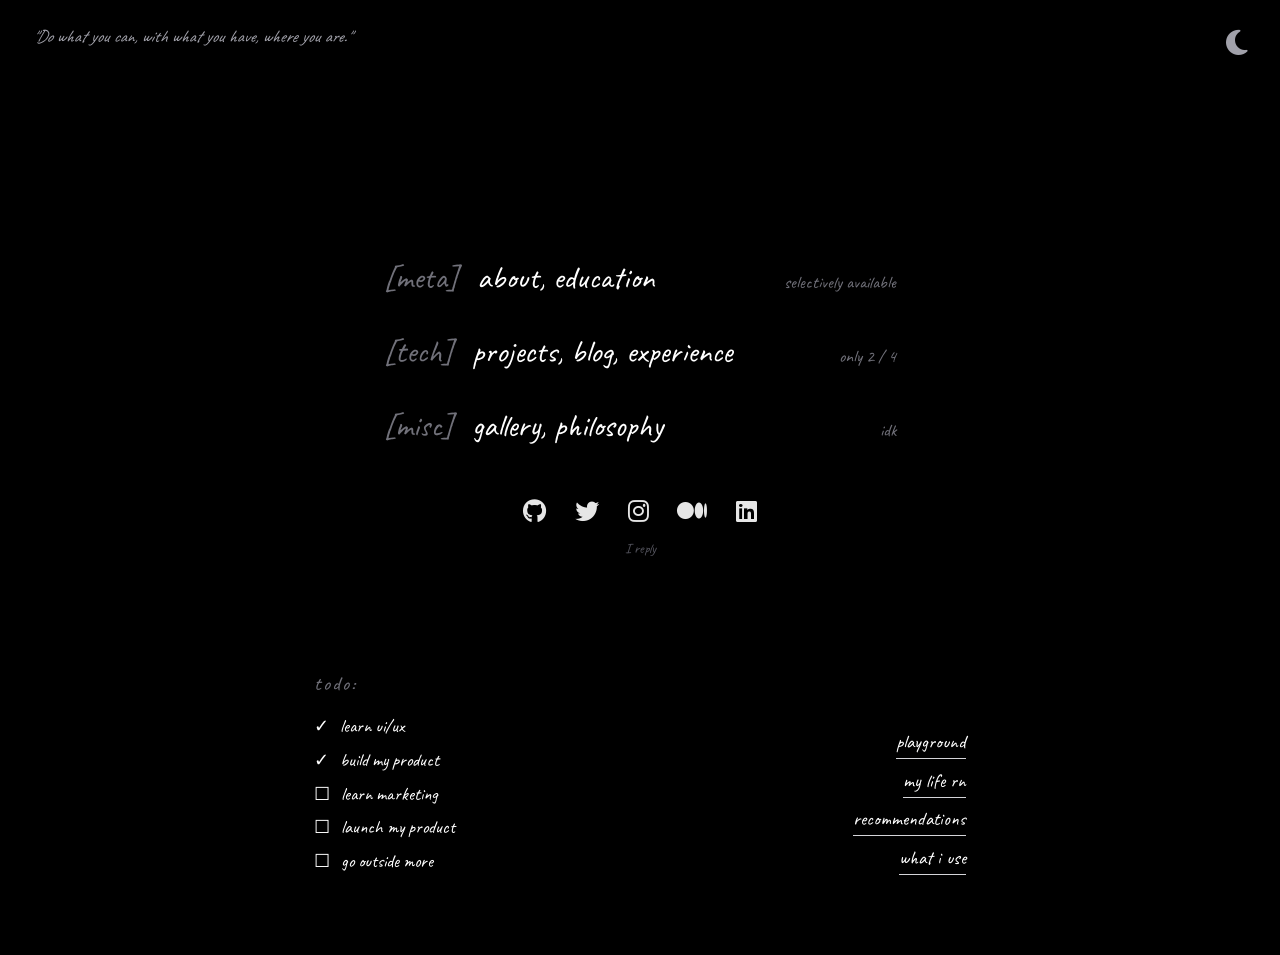
==== index.html @ d6bafb16 "Update index.html" ====
<!DOCTYPE html>
<html lang="en">

<head>
    <meta charset="UTF-8">
    <meta name="viewport" content="width=device-width, initial-scale=1.0">
    <title>Portfolio</title>

    <link rel="stylesheet" href="https://cdnjs.cloudflare.com/ajax/libs/font-awesome/6.6.0/css/all.min.css">
    <link href="https://fonts.googleapis.com/css2?family=Caveat:wght@400;500;600;700&display=swap" rel="stylesheet">

    <style>
        :root {
            --bg: #000;
            --text: #fff;
            --muted: #a1a1aa;
            --muted2: #71717a;
            --line: #d4d4d8;
        }

        /* LIGHT THEME */
        body.light {
            --bg: #f5f5f5;
            --text: #111;
            --muted: #555;
            --muted2: #666;
            --line: #222;
        }

        body {
            background-color: var(--bg);
            color: var(--text);
        }

        .quote,
        .theme-icon,
        .group-note {
            color: var(--muted);
        }

        .group-tag {
            color: var(--muted2);
        }

        .todo-list,
        .bottom-link,
        .socials a {
            color: var(--text);
        }

        .bottom-link::after {
            background: var(--line);
        }

        body {
            font-family: 'Caveat', cursive;
            background-color: var(--bg);
            color: var(--text);
            margin: 0;
            padding: 0;
            min-height: 100vh;
            font-size: 1.1rem;
            line-height: 1.4;
        }

        a {
            text-decoration: none;
            color: inherit;
            -webkit-tap-highlight-color: transparent;
        }

        .hover-link,
        .bottom-link,
        .socials a {
            transition: color 0.35s ease, opacity 0.35s ease, transform 0.35s ease;
        }

        .hover-link:hover,
        .bottom-link:hover,
        .socials a:hover {
            color: var(--muted2);
        }

        /* Top Bar */
        .top-bar {
            max-width: 1280px;
            margin: 0 auto;
            padding: 1.5rem 2rem;
            display: flex;
            justify-content: space-between;
            align-items: flex-start;
        }

        .quote {
            font-style: italic;
            font-size: 1.1rem;
            color: #a1a1aa;
        }

        .theme-icon {
            color: #a1a1aa;
            font-size: 1.8rem;
            cursor: pointer;
        }

        /* Hover preview */
        .hover-preview {
            height: 40px;
            display: flex;
            align-items: center;
            justify-content: center;
            margin-top: 2rem;
            margin-bottom: 1rem;
            color: white;
            font-size: 1.6rem;
            opacity: 0;
            filter: blur(10px);
            transition: opacity 0.25s ease, filter 0.25s ease;
        }

        /* Main content */
        .main-content {
            width: 100%;
            max-width: 700px;
            margin: 6rem auto 0;
            padding: 0 1.5rem;
            text-align: center;
        }

        .main-groups {
            display: flex;
            flex-direction: column;
            gap: 1.8rem;
        }

        .group-row {
            display: flex;
            justify-content: space-between;
            align-items: baseline;
            width: 100%;
            max-width: 32rem;
            margin: 0 auto;
            gap: 1rem;
        }

        .group-left {
            display: flex;
            align-items: baseline;
            gap: 1.2rem;
        }

        .group-tag {
            font-size: 2rem;
            color: #71717a;
        }

        .group-links {
            font-size: 2rem;
        }

        .group-note {
            font-size: 1.1rem;
            color: #71717a;
        }

        /* Socials */
        .socials {
            display: flex;
            justify-content: center;
            gap: 1.8rem;
            margin-top: 3rem;
        }

        .socials a {
            font-size: 1.5rem;
            color: var(--text);
            opacity: 0.9;
        }

        .reply-text {
            font-size: 0.9rem;
            color: #52525b;
            margin-top: 0.5rem;
        }

        /* Bottom section */
        .bottom-section {
            width: 100%;
            max-width: 700px;
            margin: 7rem auto 0;
            padding: 0 1.5rem 5rem;
            box-sizing: border-box;
            display: grid;
            grid-template-columns: 1fr 1fr;
            align-items: end;
        }

        .todo-section {
            align-self: end;
        }

        .section-title {
            font-size: 1.25rem;
            letter-spacing: 2px;
            color: var(--muted2);
            margin-bottom: 1rem;
        }

        .todo-list {
            display: flex;
            flex-direction: column;
            gap: 0.5rem;
            color: var(--text);
            font-size: 1.15rem;
        }

        .todo-item {
            display: flex;
            align-items: center;
            gap: 0.7rem;
        }

        .completed {
            opacity: 1;
        }

        .bottom-links {
            display: flex;
            flex-direction: column;
            align-items: flex-end;
            text-align: right;
            gap: 0.55rem;
            align-self: end;
        }

        .bottom-link {
            position: relative;
            color: var(--text);
            font-size: 1.2rem;
            padding-bottom: 3px;
        }

        .bottom-link::after {
            content: '';
            position: absolute;
            left: 0;
            bottom: 0;
            width: 100%;
            height: 1px;
            background: #d4d4d8;
        }

        /* Mobile */
        @media (max-width: 768px) {

            .top-bar {
                padding: 1.5rem;
            }

            .group-row {
                flex-direction: column;
                align-items: center;
                gap: 0.6rem;
            }

            .group-left {
                flex-direction: column;
                align-items: center;
                gap: 0.3rem;
            }

            .group-links,
            .group-tag {
                font-size: 1.7rem;
            }

            .socials {
                gap: 1.3rem;
            }

            .bottom-section {
                gap: 2rem;
                padding: 0 1.5rem 5rem;
            }
        }
    </style>
</head>

<body>

    <div class="top-bar">
        <div class="quote">"Do what you can, with what you have, where you are."</div>
        <div class="theme-icon"><i class="fas fa-moon"></i></div>
    </div>

    <div class="hover-preview" id="hoverPreview"></div>

    <div class="main-content">

        <div class="main-groups">

            <div class="group-row">
                <div class="group-left">
                    <span class="group-tag">[meta]</span>
                    <span class="group-links">
                        <a href="about.html" class="hover-link" data-hover="who i am">about</a>,
                        <a href="education.html" class="hover-link" data-hover="what i studied">education</a>
                    </span>
                </div>
                <div class="group-note">selectively available</div>
            </div>

            <div class="group-row">
                <div class="group-left">
                    <span class="group-tag">[tech]</span>
                    <span class="group-links">
                        <a href="projects.html" class="hover-link" data-hover="things i built">projects</a>,
                        <a href="blog.html" class="hover-link" data-hover="thoughts & writing">blog</a>,
                        <a href="experience.html" class="hover-link" data-hover="places i've worked">experience</a>
                    </span>
                </div>
                <div class="group-note">only 2 / 4</div>
            </div>

            <div class="group-row">
                <div class="group-left">
                    <span class="group-tag">[misc]</span>
                    <span class="group-links">
                        <a href="gallery.html" class="hover-link" data-hover="moments & visuals">gallery</a>,
                        <a href="philosophy.html" class="hover-link" data-hover="things i believe">philosophy</a>
                    </span>
                </div>
                <div class="group-note">idk</div>
            </div>

        </div>

        <div class="socials">
            <a href="#"><i class="fab fa-github"></i></a>
            <a href="#"><i class="fab fa-twitter"></i></a>
            <a href="#"><i class="fab fa-instagram"></i></a>
            <a href="#"><i class="fab fa-medium"></i></a>
            <a href="#"><i class="fab fa-linkedin"></i></a>
        </div>

        <div class="reply-text">I reply</div>

    </div>

    <div class="bottom-section">

        <div class="todo-section">

            <div class="section-title">todo:</div>

            <div class="todo-list">
                <div class="todo-item"><span>✓</span><span>learn ui/ux</span></div>
                <div class="todo-item"><span>✓</span><span>build my product</span></div>
                <div class="todo-item"><span>☐</span><span>learn marketing</span></div>
                <div class="todo-item"><span>☐</span><span>launch my product</span></div>
                <div class="todo-item"><span>☐</span><span>go outside more</span></div>
            </div>

        </div>

        <div class="bottom-links">
            <a href="playground.html" class="bottom-link" data-hover="experiments & random stuff">playground</a>
            <a href="my-life-rn.html" class="bottom-link" data-hover="what's happening currently">my life rn</a>
            <a href="recommendations.html" class="bottom-link" data-hover="things i enjoy">recommendations</a>
            <a href="what-i-use.html" class="bottom-link" data-hover="my tools & setup">what i use</a>
        </div>

    </div>

    <script>
        const themeIcon = document.querySelector('.theme-icon');

        themeIcon.addEventListener('click', () => {
            document.body.classList.toggle('light');

            const isLight = document.body.classList.contains('light');

            themeIcon.innerHTML = isLight
                ? '<i class="fas fa-sun"></i>'
                : '<i class="fas fa-moon"></i>';
        });

        const hoverPreview = document.getElementById('hoverPreview');

        function show(text) {
            hoverPreview.textContent = text;
            hoverPreview.style.opacity = "1";
            hoverPreview.style.filter = "blur(0px)";
        }

        function hide() {
            hoverPreview.style.opacity = "0";
            hoverPreview.style.filter = "blur(10px)";
            hoverPreview.textContent = "";
        }

        hide();

        document.querySelectorAll('[data-hover]').forEach(el => {
            el.addEventListener('mouseenter', () => show(el.dataset.hover));
            el.addEventListener('mouseleave', hide);
        });

        document.querySelectorAll('.socials a').forEach(link => {

            const icon = link.querySelector('i');
            if (!icon) return;

            let text = "";

            if (icon.classList.contains('fa-github')) text = "my code repositories";
            else if (icon.classList.contains('fa-twitter')) text = "random thoughts online";
            else if (icon.classList.contains('fa-instagram')) text = "photos & stories";
            else if (icon.classList.contains('fa-medium')) text = "long-form writing";
            else if (icon.classList.contains('fa-linkedin')) text = "professional presence";

            link.addEventListener('mouseenter', () => show(text));
            link.addEventListener('mouseleave', hide);

        });

    </script>

</body>

</html>
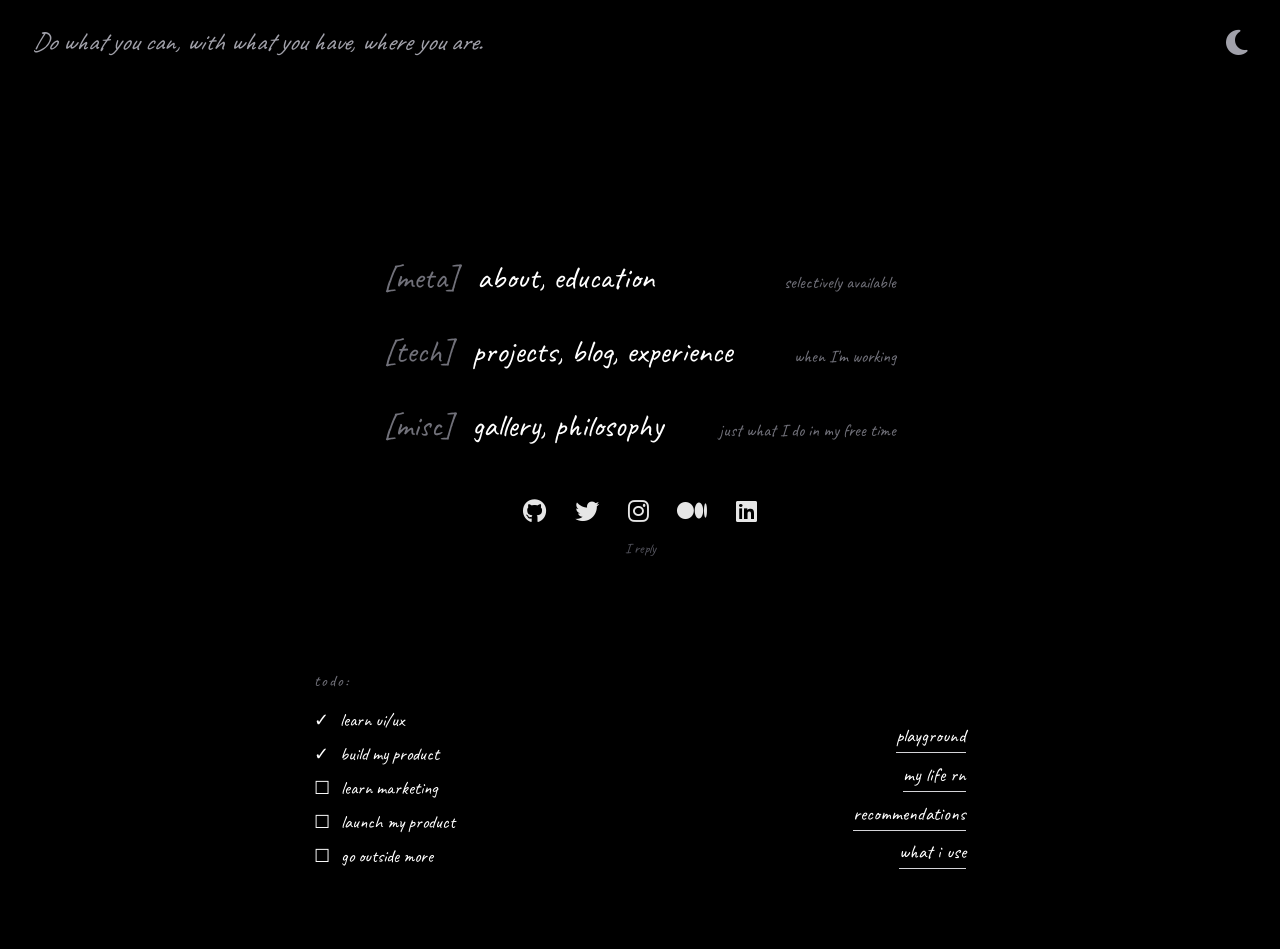
==== commit d87ff7b1: "fixed homepage and added about & education" ====
--- a/index.html
+++ b/index.html
@@ -8,288 +8,14 @@
 
     <link rel="stylesheet" href="https://cdnjs.cloudflare.com/ajax/libs/font-awesome/6.6.0/css/all.min.css">
     <link href="https://fonts.googleapis.com/css2?family=Caveat:wght@400;500;600;700&display=swap" rel="stylesheet">
-
-    <style>
-        :root {
-            --bg: #000;
-            --text: #fff;
-            --muted: #a1a1aa;
-            --muted2: #71717a;
-            --line: #d4d4d8;
-        }
-
-        /* LIGHT THEME */
-        body.light {
-            --bg: #f5f5f5;
-            --text: #111;
-            --muted: #555;
-            --muted2: #666;
-            --line: #222;
-        }
-
-        body {
-            background-color: var(--bg);
-            color: var(--text);
-        }
-
-        .quote,
-        .theme-icon,
-        .group-note {
-            color: var(--muted);
-        }
-
-        .group-tag {
-            color: var(--muted2);
-        }
-
-        .todo-list,
-        .bottom-link,
-        .socials a {
-            color: var(--text);
-        }
-
-        .bottom-link::after {
-            background: var(--line);
-        }
-
-        body {
-            font-family: 'Caveat', cursive;
-            background-color: var(--bg);
-            color: var(--text);
-            margin: 0;
-            padding: 0;
-            min-height: 100vh;
-            font-size: 1.1rem;
-            line-height: 1.4;
-        }
-
-        a {
-            text-decoration: none;
-            color: inherit;
-            -webkit-tap-highlight-color: transparent;
-        }
-
-        .hover-link,
-        .bottom-link,
-        .socials a {
-            transition: color 0.35s ease, opacity 0.35s ease, transform 0.35s ease;
-        }
-
-        .hover-link:hover,
-        .bottom-link:hover,
-        .socials a:hover {
-            color: var(--muted2);
-        }
-
-        /* Top Bar */
-        .top-bar {
-            max-width: 1280px;
-            margin: 0 auto;
-            padding: 1.5rem 2rem;
-            display: flex;
-            justify-content: space-between;
-            align-items: flex-start;
-        }
-
-        .quote {
-            font-style: italic;
-            font-size: 1.1rem;
-            color: #a1a1aa;
-        }
-
-        .theme-icon {
-            color: #a1a1aa;
-            font-size: 1.8rem;
-            cursor: pointer;
-        }
-
-        /* Hover preview */
-        .hover-preview {
-            height: 40px;
-            display: flex;
-            align-items: center;
-            justify-content: center;
-            margin-top: 2rem;
-            margin-bottom: 1rem;
-            color: white;
-            font-size: 1.6rem;
-            opacity: 0;
-            filter: blur(10px);
-            transition: opacity 0.25s ease, filter 0.25s ease;
-        }
-
-        /* Main content */
-        .main-content {
-            width: 100%;
-            max-width: 700px;
-            margin: 6rem auto 0;
-            padding: 0 1.5rem;
-            text-align: center;
-        }
-
-        .main-groups {
-            display: flex;
-            flex-direction: column;
-            gap: 1.8rem;
-        }
-
-        .group-row {
-            display: flex;
-            justify-content: space-between;
-            align-items: baseline;
-            width: 100%;
-            max-width: 32rem;
-            margin: 0 auto;
-            gap: 1rem;
-        }
-
-        .group-left {
-            display: flex;
-            align-items: baseline;
-            gap: 1.2rem;
-        }
-
-        .group-tag {
-            font-size: 2rem;
-            color: #71717a;
-        }
-
-        .group-links {
-            font-size: 2rem;
-        }
-
-        .group-note {
-            font-size: 1.1rem;
-            color: #71717a;
-        }
-
-        /* Socials */
-        .socials {
-            display: flex;
-            justify-content: center;
-            gap: 1.8rem;
-            margin-top: 3rem;
-        }
-
-        .socials a {
-            font-size: 1.5rem;
-            color: var(--text);
-            opacity: 0.9;
-        }
-
-        .reply-text {
-            font-size: 0.9rem;
-            color: #52525b;
-            margin-top: 0.5rem;
-        }
-
-        /* Bottom section */
-        .bottom-section {
-            width: 100%;
-            max-width: 700px;
-            margin: 7rem auto 0;
-            padding: 0 1.5rem 5rem;
-            box-sizing: border-box;
-            display: grid;
-            grid-template-columns: 1fr 1fr;
-            align-items: end;
-        }
-
-        .todo-section {
-            align-self: end;
-        }
-
-        .section-title {
-            font-size: 1.25rem;
-            letter-spacing: 2px;
-            color: var(--muted2);
-            margin-bottom: 1rem;
-        }
-
-        .todo-list {
-            display: flex;
-            flex-direction: column;
-            gap: 0.5rem;
-            color: var(--text);
-            font-size: 1.15rem;
-        }
-
-        .todo-item {
-            display: flex;
-            align-items: center;
-            gap: 0.7rem;
-        }
-
-        .completed {
-            opacity: 1;
-        }
-
-        .bottom-links {
-            display: flex;
-            flex-direction: column;
-            align-items: flex-end;
-            text-align: right;
-            gap: 0.55rem;
-            align-self: end;
-        }
-
-        .bottom-link {
-            position: relative;
-            color: var(--text);
-            font-size: 1.2rem;
-            padding-bottom: 3px;
-        }
-
-        .bottom-link::after {
-            content: '';
-            position: absolute;
-            left: 0;
-            bottom: 0;
-            width: 100%;
-            height: 1px;
-            background: #d4d4d8;
-        }
-
-        /* Mobile */
-        @media (max-width: 768px) {
-
-            .top-bar {
-                padding: 1.5rem;
-            }
-
-            .group-row {
-                flex-direction: column;
-                align-items: center;
-                gap: 0.6rem;
-            }
-
-            .group-left {
-                flex-direction: column;
-                align-items: center;
-                gap: 0.3rem;
-            }
-
-            .group-links,
-            .group-tag {
-                font-size: 1.7rem;
-            }
-
-            .socials {
-                gap: 1.3rem;
-            }
-
-            .bottom-section {
-                gap: 2rem;
-                padding: 0 1.5rem 5rem;
-            }
-        }
-    </style>
+    <link href="https://fonts.googleapis.com/css2?family=Inter:wght@300;400;500;600&display=swap" rel="stylesheet">
+    <link rel="stylesheet" href="assets/css/style.css">
 </head>
 
 <body>
 
     <div class="top-bar">
-        <div class="quote">"Do what you can, with what you have, where you are."</div>
+        <div class="quote"></div>
         <div class="theme-icon"><i class="fas fa-moon"></i></div>
     </div>
 
@@ -303,8 +29,8 @@
                 <div class="group-left">
                     <span class="group-tag">[meta]</span>
                     <span class="group-links">
-                        <a href="about.html" class="hover-link" data-hover="who i am">about</a>,
-                        <a href="education.html" class="hover-link" data-hover="what i studied">education</a>
+                        <a href="about/" class="hover-link" data-hover="who i am">about</a>,
+                        <a href="education/" class="hover-link" data-hover="what i studied">education</a>
                     </span>
                 </div>
                 <div class="group-note">selectively available</div>
@@ -314,33 +40,33 @@
                 <div class="group-left">
                     <span class="group-tag">[tech]</span>
                     <span class="group-links">
-                        <a href="projects.html" class="hover-link" data-hover="things i built">projects</a>,
-                        <a href="blog.html" class="hover-link" data-hover="thoughts & writing">blog</a>,
-                        <a href="experience.html" class="hover-link" data-hover="places i've worked">experience</a>
+                        <a href="projects/" class="hover-link" data-hover="things i built">projects</a>,
+                        <a href="blog/" class="hover-link" data-hover="thoughts & writing">blog</a>,
+                        <a href="experience/" class="hover-link" data-hover="places i've worked">experience</a>
                     </span>
                 </div>
-                <div class="group-note">only 2 / 4</div>
+                <div class="group-note">when I'm working</div>
             </div>
 
             <div class="group-row">
                 <div class="group-left">
                     <span class="group-tag">[misc]</span>
                     <span class="group-links">
-                        <a href="gallery.html" class="hover-link" data-hover="moments & visuals">gallery</a>,
-                        <a href="philosophy.html" class="hover-link" data-hover="things i believe">philosophy</a>
+                        <a href="gallery/" class="hover-link" data-hover="moments & visuals">gallery</a>,
+                        <a href="philosophy/" class="hover-link" data-hover="things i believe">philosophy</a>
                     </span>
                 </div>
-                <div class="group-note">idk</div>
+                <div class="group-note">just what I do in my free time</div>
             </div>
 
         </div>
 
         <div class="socials">
-            <a href="#"><i class="fab fa-github"></i></a>
-            <a href="#"><i class="fab fa-twitter"></i></a>
-            <a href="#"><i class="fab fa-instagram"></i></a>
-            <a href="#"><i class="fab fa-medium"></i></a>
-            <a href="#"><i class="fab fa-linkedin"></i></a>
+            <a href="https://github.com/singhvijayp"><i class="fab fa-github"></i></a>
+            <a href="https://x.com/brutus0xf"><i class="fab fa-twitter"></i></a>
+            <a href="https://instagram.com/singhvijaypr"><i class="fab fa-instagram"></i></a>
+            <a href="https://singhvijayp.medium.com"><i class="fab fa-medium"></i></a>
+            <a href="https://linkedin.com/in/singhvijayp"><i class="fab fa-linkedin"></i></a>
         </div>
 
         <div class="reply-text">I reply</div>
@@ -364,67 +90,16 @@
         </div>
 
         <div class="bottom-links">
-            <a href="playground.html" class="bottom-link" data-hover="experiments & random stuff">playground</a>
-            <a href="my-life-rn.html" class="bottom-link" data-hover="what's happening currently">my life rn</a>
-            <a href="recommendations.html" class="bottom-link" data-hover="things i enjoy">recommendations</a>
-            <a href="what-i-use.html" class="bottom-link" data-hover="my tools & setup">what i use</a>
+            <a href="playground/" class="bottom-link" data-hover="experiments & random stuff">playground</a>
+            <a href="my-life-rn/" class="bottom-link" data-hover="what's happening currently">my life rn</a>
+            <a href="recommendations/" class="bottom-link" data-hover="things i enjoy">recommendations</a>
+            <a href="what-i-use/" class="bottom-link" data-hover="my tools & setup">what i use</a>
         </div>
 
     </div>
 
-    <script>
-        const themeIcon = document.querySelector('.theme-icon');
-
-        themeIcon.addEventListener('click', () => {
-            document.body.classList.toggle('light');
-
-            const isLight = document.body.classList.contains('light');
-
-            themeIcon.innerHTML = isLight
-                ? '<i class="fas fa-sun"></i>'
-                : '<i class="fas fa-moon"></i>';
-        });
-
-        const hoverPreview = document.getElementById('hoverPreview');
-
-        function show(text) {
-            hoverPreview.textContent = text;
-            hoverPreview.style.opacity = "1";
-            hoverPreview.style.filter = "blur(0px)";
-        }
-
-        function hide() {
-            hoverPreview.style.opacity = "0";
-            hoverPreview.style.filter = "blur(10px)";
-            hoverPreview.textContent = "";
-        }
-
-        hide();
-
-        document.querySelectorAll('[data-hover]').forEach(el => {
-            el.addEventListener('mouseenter', () => show(el.dataset.hover));
-            el.addEventListener('mouseleave', hide);
-        });
-
-        document.querySelectorAll('.socials a').forEach(link => {
-
-            const icon = link.querySelector('i');
-            if (!icon) return;
-
-            let text = "";
-
-            if (icon.classList.contains('fa-github')) text = "my code repositories";
-            else if (icon.classList.contains('fa-twitter')) text = "random thoughts online";
-            else if (icon.classList.contains('fa-instagram')) text = "photos & stories";
-            else if (icon.classList.contains('fa-medium')) text = "long-form writing";
-            else if (icon.classList.contains('fa-linkedin')) text = "professional presence";
-
-            link.addEventListener('mouseenter', () => show(text));
-            link.addEventListener('mouseleave', hide);
-
-        });
-
-    </script>
+    <script src="assets/data/quotes.js"></script>
+    <script src="assets/js/script.js"></script>
 
 </body>
 
--- a/assets/css/style.css
+++ b/assets/css/style.css
@@ -0,0 +1,534 @@
+        :root {
+            --bg: #000;
+            --text: #fff;
+            --muted: #a1a1aa;
+            --muted2: #71717a;
+            --line: #d4d4d8;
+        }
+
+        /* LIGHT THEME */
+        body.light {
+            --bg: #f5f5f5;
+            --text: #111;
+            --muted: #555;
+            --muted2: #666;
+            --line: #222;
+        }
+
+        body {
+            background-color: var(--bg);
+            color: var(--text);
+        }
+
+        .quote,
+        .theme-icon,
+        .group-note {
+            color: var(--muted);
+        }
+
+        .group-tag {
+            color: var(--muted2);
+        }
+
+        .todo-list,
+        .bottom-link,
+        .socials a {
+            color: var(--text);
+        }
+
+        .bottom-link::after {
+            background: var(--line);
+        }
+
+        body {
+            font-family: 'Caveat', cursive;
+            background-color: var(--bg);
+            color: var(--text);
+            margin: 0;
+            padding: 0;
+            min-height: 100vh;
+            font-size: 1.1rem;
+            line-height: 1.4;
+        }
+
+        a {
+            text-decoration: none;
+            color: inherit;
+            -webkit-tap-highlight-color: transparent;
+        }
+
+        .hover-link,
+        .bottom-link,
+        .socials a {
+            transition: color 0.35s ease, opacity 0.35s ease, transform 0.35s ease;
+        }
+
+        .hover-link:hover,
+        .bottom-link:hover,
+        .socials a:hover {
+            color: var(--muted2);
+        }
+
+        /* Top Bar */
+        .top-bar {
+            max-width: 1280px;
+            margin: 0 auto;
+            padding: 1.5rem 2rem;
+            display: flex;
+            justify-content: space-between;
+            align-items: flex-start;
+        }
+
+        .quote {
+            font-style: italic;
+            font-size: 1.6rem;
+            color: #a1a1aa;
+
+            opacity: 1;
+            transition: opacity 0.5s ease;
+        }
+
+        .quote.fade {
+            opacity: 0;
+        }
+
+        .theme-icon {
+            color: #a1a1aa;
+            font-size: 1.8rem;
+            cursor: pointer;
+        }
+
+        /* Hover preview */
+        .hover-preview {
+            height: 40px;
+            display: flex;
+            align-items: center;
+            justify-content: center;
+            margin-top: 2rem;
+            margin-bottom: 1rem;
+            color: white;
+            font-size: 1.6rem;
+            opacity: 0;
+            filter: blur(10px);
+            transition: opacity 0.25s ease, filter 0.25s ease;
+        }
+
+        /* Main content */
+        .main-content {
+            width: 100%;
+            max-width: 700px;
+            margin: 6rem auto 0;
+            padding: 0 1.5rem;
+            text-align: center;
+        }
+
+        .main-groups {
+            display: flex;
+            flex-direction: column;
+            gap: 1.8rem;
+        }
+
+        .group-row {
+            display: flex;
+            justify-content: space-between;
+            align-items: baseline;
+            width: 100%;
+            max-width: 32rem;
+            margin: 0 auto;
+            gap: 1rem;
+        }
+
+        .group-left {
+            display: flex;
+            align-items: baseline;
+            gap: 1.2rem;
+        }
+
+        .group-tag {
+            font-size: 2rem;
+            color: #71717a;
+        }
+
+        .group-links {
+            font-size: 2rem;
+        }
+
+        .group-note {
+            font-size: 1.1rem;
+            color: #71717a;
+        }
+
+        /* Socials */
+        .socials {
+            display: flex;
+            justify-content: center;
+            gap: 1.8rem;
+            margin-top: 3rem;
+        }
+
+        .socials a {
+            font-size: 1.5rem;
+            color: var(--text);
+            opacity: 0.9;
+        }
+
+        .reply-text {
+            font-size: 0.9rem;
+            color: #52525b;
+            margin-top: 0.5rem;
+        }
+
+        /* Bottom section */
+        .bottom-section {
+            width: 100%;
+            max-width: 700px;
+            margin: 7rem auto 0;
+            padding: 0 1.5rem 5rem;
+            box-sizing: border-box;
+            display: grid;
+            grid-template-columns: 1fr 1fr;
+            align-items: end;
+        }
+
+        .todo-section {
+            align-self: end;
+        }
+
+        .section-title {
+            font-size: 1.25rem;
+            letter-spacing: 2px;
+            color: var(--muted2);
+            margin-bottom: 1rem;
+        }
+
+        .todo-list {
+            display: flex;
+            flex-direction: column;
+            gap: 0.5rem;
+            color: var(--text);
+            font-size: 1.15rem;
+        }
+
+        .todo-item {
+            display: flex;
+            align-items: center;
+            gap: 0.7rem;
+        }
+
+        .completed {
+            opacity: 1;
+        }
+
+        .bottom-links {
+            display: flex;
+            flex-direction: column;
+            align-items: flex-end;
+            text-align: right;
+            gap: 0.55rem;
+            align-self: end;
+        }
+
+        .bottom-link {
+            position: relative;
+            color: var(--text);
+            font-size: 1.2rem;
+            padding-bottom: 3px;
+        }
+
+        .bottom-link::after {
+            content: '';
+            position: absolute;
+            left: 0;
+            bottom: 0;
+            width: 100%;
+            height: 1px;
+            background: #d4d4d8;
+        }
+
+        /* ABOUT PAGE WRAPPER */
+        .about-wrapper {
+            width: 100%;
+            max-width: 1100px;
+            margin: 5rem auto 0;
+            padding: 0 4rem 5rem;
+            display: flex;
+            justify-content: space-between;
+            gap: 4rem;
+            box-sizing: border-box;
+        }
+
+        .about-text {
+            font-family: 'Inter', sans-serif;
+        }
+
+        /* LEFT SIDE */
+        .about-left {
+            flex: 1;
+        }
+
+        .about-left h1 {
+            font-size: 2rem;
+            margin-bottom: 1rem;
+        }
+
+        .about-left p {
+            opacity: 0.9;
+            margin-bottom: 0.8rem;
+        }
+
+        .muted {
+            color: var(--muted2);
+            font-style: italic;
+        }
+
+        /* SECTIONS */
+        .section {
+            margin-top: 2rem;
+        }
+
+        .section-title {
+            font-size: 1rem;
+            letter-spacing: 2px;
+            color: var(--muted2);
+            margin-bottom: 1rem;
+        }
+
+        /* SOCIAL GRID */
+        .social-grid {
+            display: flex;
+            flex-direction: column;
+            gap: 1.2rem;
+        }
+
+        .social-item {
+            display: flex;
+            gap: 1rem;
+            align-items: flex-start;
+        }
+
+        .social-item i {
+            font-size: 1.4rem;
+            margin-top: 4px;
+            color: var(--text);
+        }
+
+        .social-title {
+            font-weight: 600;
+        }
+
+        .social-handle {
+            font-size: 0.9rem;
+            color: var(--muted2);
+        }
+
+        .social-desc {
+            font-size: 0.85rem;
+            opacity: 0.8;
+        }
+
+        /* QUICK LINKS SIDE BY SIDE */
+        .quick-links {
+            margin-top: 2.5rem;
+            display: flex;
+            gap: 2rem;
+        }
+
+        .quick-links a {
+            text-decoration: none;
+            color: var(--text);
+            position: relative;
+        }
+
+        .quick-links a::after {
+            content: '';
+            position: absolute;
+            left: 0;
+            bottom: -3px;
+            width: 100%;
+            height: 1px;
+            background: var(--muted2);
+        }
+
+        /* RIGHT IMAGE */
+        .about-right {
+            width: 220px;
+            height: 240px;
+
+            border: 1px solid #3f3f46;
+            /* minimal grey frame */
+            border-radius: 10px;
+
+            display: flex;
+            align-items: center;
+            justify-content: center;
+
+            color: #71717a;
+            font-size: 0.95rem;
+
+            background: transparent;
+        }
+
+        .about-right img {
+            display: none;
+        }
+
+        /* =========================
+   EDUCATION PAGE STYLES
+========================= */
+
+        .education-title {
+            text-align: center;
+            font-size: 38px;
+            margin-top: 10px;
+        }
+
+        .education-subtitle {
+            text-align: center;
+            color: var(--muted);
+            margin-bottom: 40px;
+        }
+
+        /* timeline */
+        .timeline {
+            max-width: 900px;
+            margin: 60px auto;
+            padding: 20px 40px;
+            border-left: 2px solid var(--line);
+        }
+
+        .timeline-item {
+            margin-bottom: 40px;
+            padding-left: 20px;
+            position: relative;
+        }
+
+        .timeline-item::before {
+            content: "";
+            position: absolute;
+            left: -7px;
+            top: 6px;
+            width: 12px;
+            height: 12px;
+            background: var(--muted);
+            border-radius: 50%;
+        }
+
+        .timeline-year {
+            font-size: 18px;
+            color: var(--muted);
+        }
+
+        .timeline-title {
+            font-size: 30px;
+            margin: 5px 0;
+        }
+
+        .timeline-desc {
+            color: var(--muted2);
+            font-size: 22px;
+            max-width: 650px;
+        }
+
+        /* certifications */
+        .cert-grid {
+            max-width: 900px;
+            margin: 60px auto;
+            display: grid;
+            grid-template-columns: repeat(auto-fit, minmax(220px, 1fr));
+            gap: 15px;
+            padding: 20px;
+        }
+
+        .cert-box {
+            border: 1px solid var(--line);
+            padding: 20px;
+            font-size: 20px;
+            color: var(--muted);
+            transition: 0.2s ease;
+        }
+
+        .cert-box:hover {
+            transform: translateY(-3px);
+            color: var(--text);
+        }
+
+        /* bottom links reuse your style */
+        .page-links {
+            max-width: 900px;
+            margin: 50px auto;
+            display: flex;
+            justify-content: space-between;
+            padding: 20px;
+            border-top: 1px solid var(--line);
+        }
+
+        .page-links a {
+            font-size: 22px;
+            border-bottom: 1px solid var(--muted2);
+        }
+
+        /* Mobile */
+        @media (max-width: 768px) {
+
+            .top-bar {
+                padding: 1.5rem;
+            }
+
+            .group-row {
+                flex-direction: column;
+                align-items: center;
+                gap: 0.6rem;
+            }
+
+            .group-left {
+                flex-direction: column;
+                align-items: center;
+                gap: 0.3rem;
+            }
+
+            .group-links,
+            .group-tag {
+                font-size: 1.7rem;
+            }
+
+            .socials {
+                gap: 1.3rem;
+            }
+
+            .bottom-section {
+                gap: 2rem;
+                padding: 0 1.5rem 5rem;
+            }
+
+            .about-wrapper {
+                padding: 0 1.5rem 4rem;
+                flex-direction: column;
+            }
+
+            .about-right {
+                width: 100%;
+                order: -1;
+            }
+
+            .edu-item {
+                flex-direction: column;
+                gap: 0.5rem;
+            }
+
+            .edu-year {
+                min-width: auto;
+            }
+
+            .timeline {
+                padding: 20px 20px;
+                border-left: 2px solid var(--line);
+            }
+
+            .timeline-title {
+                font-size: 24px;
+            }
+
+            .timeline-desc {
+                font-size: 18px;
+            }
+        }
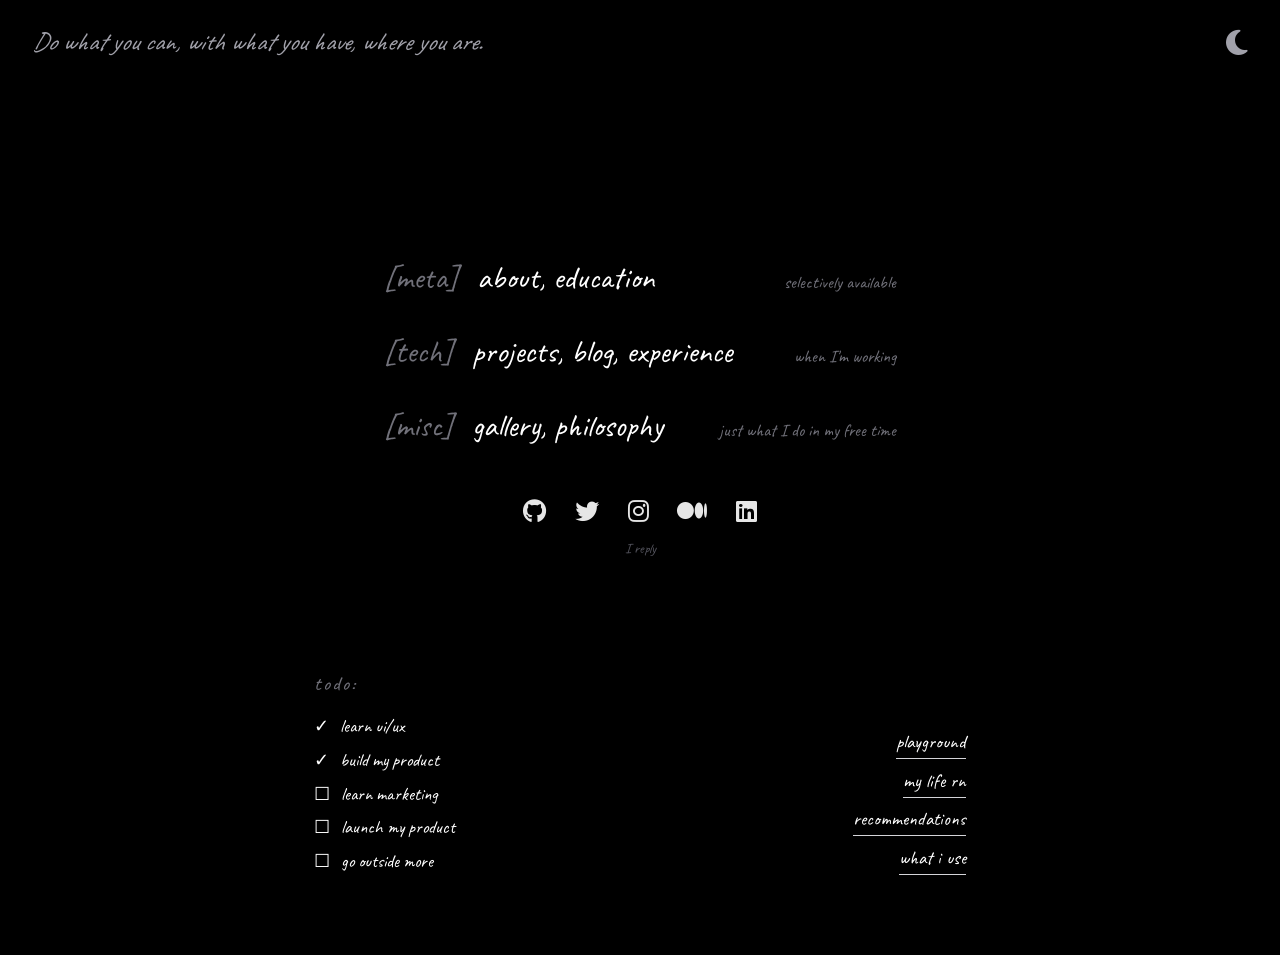
==== commit 901e047a: "completed the whole website, would make chnages soon" ====
--- a/index.html
+++ b/index.html
@@ -4,11 +4,10 @@
 <head>
     <meta charset="UTF-8">
     <meta name="viewport" content="width=device-width, initial-scale=1.0">
+    <link rel="preconnect" href="https://fonts.googleapis.com">
+    <link rel="preconnect" href="https://fonts.gstatic.com" crossorigin>
     <title>Portfolio</title>
-
     <link rel="stylesheet" href="https://cdnjs.cloudflare.com/ajax/libs/font-awesome/6.6.0/css/all.min.css">
-    <link href="https://fonts.googleapis.com/css2?family=Caveat:wght@400;500;600;700&display=swap" rel="stylesheet">
-    <link href="https://fonts.googleapis.com/css2?family=Inter:wght@300;400;500;600&display=swap" rel="stylesheet">
     <link rel="stylesheet" href="assets/css/style.css">
 </head>
 
@@ -29,8 +28,8 @@
                 <div class="group-left">
                     <span class="group-tag">[meta]</span>
                     <span class="group-links">
-                        <a href="about/" class="hover-link" data-hover="who i am">about</a>,
-                        <a href="education/" class="hover-link" data-hover="what i studied">education</a>
+                        <a href="about/" class="hover-link" data-hover="who am i ?">about</a>,
+                        <a href="education/" class="hover-link" data-hover="what all do i know">education</a>
                     </span>
                 </div>
                 <div class="group-note">selectively available</div>
@@ -40,7 +39,7 @@
                 <div class="group-left">
                     <span class="group-tag">[tech]</span>
                     <span class="group-links">
-                        <a href="projects/" class="hover-link" data-hover="things i built">projects</a>,
+                        <a href="projects/" class="hover-link" data-hover="things i've built">projects</a>,
                         <a href="blog/" class="hover-link" data-hover="thoughts & writing">blog</a>,
                         <a href="experience/" class="hover-link" data-hover="places i've worked">experience</a>
                     </span>
--- a/assets/css/style.css
+++ b/assets/css/style.css
@@ -1,534 +1,2117 @@
-        :root {
-            --bg: #000;
-            --text: #fff;
-            --muted: #a1a1aa;
-            --muted2: #71717a;
-            --line: #d4d4d8;
-        }
-
-        /* LIGHT THEME */
-        body.light {
-            --bg: #f5f5f5;
-            --text: #111;
-            --muted: #555;
-            --muted2: #666;
-            --line: #222;
-        }
-
-        body {
-            background-color: var(--bg);
-            color: var(--text);
-        }
-
-        .quote,
-        .theme-icon,
-        .group-note {
-            color: var(--muted);
-        }
-
-        .group-tag {
-            color: var(--muted2);
-        }
-
-        .todo-list,
-        .bottom-link,
-        .socials a {
-            color: var(--text);
-        }
-
-        .bottom-link::after {
-            background: var(--line);
-        }
-
-        body {
-            font-family: 'Caveat', cursive;
-            background-color: var(--bg);
-            color: var(--text);
-            margin: 0;
-            padding: 0;
-            min-height: 100vh;
-            font-size: 1.1rem;
-            line-height: 1.4;
-        }
-
-        a {
-            text-decoration: none;
-            color: inherit;
-            -webkit-tap-highlight-color: transparent;
-        }
-
-        .hover-link,
-        .bottom-link,
-        .socials a {
-            transition: color 0.35s ease, opacity 0.35s ease, transform 0.35s ease;
-        }
-
-        .hover-link:hover,
-        .bottom-link:hover,
-        .socials a:hover {
-            color: var(--muted2);
-        }
-
-        /* Top Bar */
-        .top-bar {
-            max-width: 1280px;
-            margin: 0 auto;
-            padding: 1.5rem 2rem;
-            display: flex;
-            justify-content: space-between;
-            align-items: flex-start;
-        }
-
-        .quote {
-            font-style: italic;
-            font-size: 1.6rem;
-            color: #a1a1aa;
-
-            opacity: 1;
-            transition: opacity 0.5s ease;
-        }
-
-        .quote.fade {
-            opacity: 0;
-        }
-
-        .theme-icon {
-            color: #a1a1aa;
-            font-size: 1.8rem;
-            cursor: pointer;
-        }
-
-        /* Hover preview */
-        .hover-preview {
-            height: 40px;
-            display: flex;
-            align-items: center;
-            justify-content: center;
-            margin-top: 2rem;
-            margin-bottom: 1rem;
-            color: white;
-            font-size: 1.6rem;
-            opacity: 0;
-            filter: blur(10px);
-            transition: opacity 0.25s ease, filter 0.25s ease;
-        }
-
-        /* Main content */
-        .main-content {
-            width: 100%;
-            max-width: 700px;
-            margin: 6rem auto 0;
-            padding: 0 1.5rem;
-            text-align: center;
-        }
-
-        .main-groups {
-            display: flex;
-            flex-direction: column;
-            gap: 1.8rem;
-        }
-
-        .group-row {
-            display: flex;
-            justify-content: space-between;
-            align-items: baseline;
-            width: 100%;
-            max-width: 32rem;
-            margin: 0 auto;
-            gap: 1rem;
-        }
-
-        .group-left {
-            display: flex;
-            align-items: baseline;
-            gap: 1.2rem;
-        }
-
-        .group-tag {
-            font-size: 2rem;
-            color: #71717a;
-        }
-
-        .group-links {
-            font-size: 2rem;
-        }
-
-        .group-note {
-            font-size: 1.1rem;
-            color: #71717a;
-        }
-
-        /* Socials */
-        .socials {
-            display: flex;
-            justify-content: center;
-            gap: 1.8rem;
-            margin-top: 3rem;
-        }
-
-        .socials a {
-            font-size: 1.5rem;
-            color: var(--text);
-            opacity: 0.9;
-        }
-
-        .reply-text {
-            font-size: 0.9rem;
-            color: #52525b;
-            margin-top: 0.5rem;
-        }
-
-        /* Bottom section */
-        .bottom-section {
-            width: 100%;
-            max-width: 700px;
-            margin: 7rem auto 0;
-            padding: 0 1.5rem 5rem;
-            box-sizing: border-box;
-            display: grid;
-            grid-template-columns: 1fr 1fr;
-            align-items: end;
-        }
-
-        .todo-section {
-            align-self: end;
-        }
-
-        .section-title {
-            font-size: 1.25rem;
-            letter-spacing: 2px;
-            color: var(--muted2);
-            margin-bottom: 1rem;
-        }
-
-        .todo-list {
-            display: flex;
-            flex-direction: column;
-            gap: 0.5rem;
-            color: var(--text);
-            font-size: 1.15rem;
-        }
-
-        .todo-item {
-            display: flex;
-            align-items: center;
-            gap: 0.7rem;
-        }
-
-        .completed {
-            opacity: 1;
-        }
-
-        .bottom-links {
-            display: flex;
-            flex-direction: column;
-            align-items: flex-end;
-            text-align: right;
-            gap: 0.55rem;
-            align-self: end;
-        }
-
-        .bottom-link {
-            position: relative;
-            color: var(--text);
-            font-size: 1.2rem;
-            padding-bottom: 3px;
-        }
-
-        .bottom-link::after {
-            content: '';
-            position: absolute;
-            left: 0;
-            bottom: 0;
-            width: 100%;
-            height: 1px;
-            background: #d4d4d8;
-        }
-
-        /* ABOUT PAGE WRAPPER */
-        .about-wrapper {
-            width: 100%;
-            max-width: 1100px;
-            margin: 5rem auto 0;
-            padding: 0 4rem 5rem;
-            display: flex;
-            justify-content: space-between;
-            gap: 4rem;
-            box-sizing: border-box;
-        }
-
-        .about-text {
-            font-family: 'Inter', sans-serif;
-        }
-
-        /* LEFT SIDE */
-        .about-left {
-            flex: 1;
-        }
-
-        .about-left h1 {
-            font-size: 2rem;
-            margin-bottom: 1rem;
-        }
-
-        .about-left p {
-            opacity: 0.9;
-            margin-bottom: 0.8rem;
-        }
-
-        .muted {
-            color: var(--muted2);
-            font-style: italic;
-        }
-
-        /* SECTIONS */
-        .section {
-            margin-top: 2rem;
-        }
-
-        .section-title {
-            font-size: 1rem;
-            letter-spacing: 2px;
-            color: var(--muted2);
-            margin-bottom: 1rem;
-        }
-
-        /* SOCIAL GRID */
-        .social-grid {
-            display: flex;
-            flex-direction: column;
-            gap: 1.2rem;
-        }
-
-        .social-item {
-            display: flex;
-            gap: 1rem;
-            align-items: flex-start;
-        }
-
-        .social-item i {
-            font-size: 1.4rem;
-            margin-top: 4px;
-            color: var(--text);
-        }
-
-        .social-title {
-            font-weight: 600;
-        }
-
-        .social-handle {
-            font-size: 0.9rem;
-            color: var(--muted2);
-        }
-
-        .social-desc {
-            font-size: 0.85rem;
-            opacity: 0.8;
-        }
-
-        /* QUICK LINKS SIDE BY SIDE */
-        .quick-links {
-            margin-top: 2.5rem;
-            display: flex;
-            gap: 2rem;
-        }
-
-        .quick-links a {
-            text-decoration: none;
-            color: var(--text);
-            position: relative;
-        }
-
-        .quick-links a::after {
-            content: '';
-            position: absolute;
-            left: 0;
-            bottom: -3px;
-            width: 100%;
-            height: 1px;
-            background: var(--muted2);
-        }
-
-        /* RIGHT IMAGE */
-        .about-right {
-            width: 220px;
-            height: 240px;
-
-            border: 1px solid #3f3f46;
-            /* minimal grey frame */
-            border-radius: 10px;
-
-            display: flex;
-            align-items: center;
-            justify-content: center;
-
-            color: #71717a;
-            font-size: 0.95rem;
-
-            background: transparent;
-        }
-
-        .about-right img {
-            display: none;
-        }
-
-        /* =========================
-   EDUCATION PAGE STYLES
+@import url('https://fonts.googleapis.com/css2?family=Caveat:wght@400..700&display=swap');
+@import url('https://fonts.googleapis.com/css2?family=Nunito+Sans:ital,opsz,wght@0,6..12,200..1000;1,6..12,200..1000&display=swap');
+@import url('https://fonts.googleapis.com/css2?family=Ubuntu:ital,wght@0,300;0,400;0,500;0,700;1,300;1,400;1,500;1,700&display=swap');
+
+:root {
+    --bg: #000;
+    --text: #fff;
+    --muted: #a1a1aa;
+    --muted2: #71717a;
+    --line: #d4d4d8;
+}
+
+/* LIGHT THEME */
+body.light {
+    --bg: #f5f5f5;
+    --text: #111;
+    --muted: #555;
+    --muted2: #666;
+    --line: #222;
+}
+
+body {
+    background-color: var(--bg);
+    color: var(--text);
+}
+
+.quote,
+.theme-icon,
+.group-note {
+    color: var(--muted);
+}
+
+.group-tag {
+    color: var(--muted2);
+}
+
+.todo-list,
+.bottom-link,
+.socials a {
+    color: var(--text);
+}
+
+.bottom-link::after {
+    background: var(--line);
+}
+
+body {
+    font-family: 'Caveat', cursive;
+    background-color: var(--bg);
+    color: var(--text);
+    margin: 0;
+    padding: 0;
+    min-height: 100vh;
+    font-size: 1.1rem;
+    line-height: 1.4;
+}
+
+a {
+    text-decoration: none;
+    color: inherit;
+    -webkit-tap-highlight-color: transparent;
+}
+
+.hover-link,
+.bottom-link,
+.socials a {
+    transition: color 0.35s ease, opacity 0.35s ease, transform 0.35s ease;
+}
+
+.hover-link:hover,
+.bottom-link:hover,
+.socials a:hover {
+    color: var(--muted2);
+}
+
+/* Top Bar */
+.top-bar {
+    max-width: 1280px;
+    margin: 0 auto;
+    padding: 1.5rem 2rem;
+    display: flex;
+    justify-content: space-between;
+    align-items: flex-start;
+}
+
+.quote {
+    font-style: italic;
+    font-size: 1.6rem;
+    color: #a1a1aa;
+
+    opacity: 1;
+    transition: opacity 0.5s ease;
+}
+
+.quote.fade {
+    opacity: 0;
+}
+
+.theme-icon {
+    color: #a1a1aa;
+    font-size: 1.8rem;
+    cursor: pointer;
+}
+
+/* Hover preview */
+.hover-preview {
+    height: 40px;
+    display: flex;
+    align-items: center;
+    justify-content: center;
+    margin-top: 2rem;
+    margin-bottom: 1rem;
+    color: white;
+    font-size: 1.6rem;
+    opacity: 0;
+    filter: blur(10px);
+    transition: opacity 0.25s ease, filter 0.25s ease;
+}
+
+/* Main content */
+.main-content {
+    width: 100%;
+    max-width: 700px;
+    margin: 6rem auto 0;
+    padding: 0 1.5rem;
+    text-align: center;
+}
+
+.main-groups {
+    display: flex;
+    flex-direction: column;
+    gap: 1.8rem;
+}
+
+.group-row {
+    display: flex;
+    justify-content: space-between;
+    align-items: baseline;
+    width: 100%;
+    max-width: 32rem;
+    margin: 0 auto;
+    gap: 1rem;
+}
+
+.group-left {
+    display: flex;
+    align-items: baseline;
+    gap: 1.2rem;
+}
+
+.group-tag {
+    font-size: 2rem;
+    color: #71717a;
+}
+
+.group-links {
+    font-size: 2rem;
+}
+
+.group-note {
+    font-size: 1.1rem;
+    color: #71717a;
+}
+
+/* Socials */
+.socials {
+    display: flex;
+    justify-content: center;
+    gap: 1.8rem;
+    margin-top: 3rem;
+}
+
+.socials a {
+    font-size: 1.5rem;
+    color: var(--text);
+    opacity: 0.9;
+}
+
+.reply-text {
+    font-size: 0.9rem;
+    color: #52525b;
+    margin-top: 0.5rem;
+}
+
+/* Bottom section */
+.bottom-section {
+    width: 100%;
+    max-width: 700px;
+    margin: 7rem auto 0;
+    padding: 0 1.5rem 5rem;
+    box-sizing: border-box;
+    display: grid;
+    grid-template-columns: 1fr 1fr;
+    align-items: end;
+}
+
+.todo-section {
+    align-self: end;
+}
+
+.section-title {
+    font-size: 1.25rem;
+    letter-spacing: 2px;
+    color: var(--muted2);
+    margin-bottom: 1rem;
+}
+
+.todo-list {
+    display: flex;
+    flex-direction: column;
+    gap: 0.5rem;
+    color: var(--text);
+    font-size: 1.15rem;
+}
+
+.todo-item {
+    display: flex;
+    align-items: center;
+    gap: 0.7rem;
+}
+
+.completed {
+    opacity: 1;
+}
+
+.bottom-links {
+    display: flex;
+    flex-direction: column;
+    align-items: flex-end;
+    text-align: right;
+    gap: 0.55rem;
+    align-self: end;
+}
+
+.bottom-link {
+    position: relative;
+    color: var(--text);
+    font-size: 1.2rem;
+    padding-bottom: 3px;
+}
+
+.bottom-link::after {
+    content: '';
+    position: absolute;
+    left: 0;
+    bottom: 0;
+    width: 100%;
+    height: 1px;
+    background: #d4d4d8;
+}
+
+/* =========================================
+   ABOUT PAGE
+========================================= */
+
+.about-wrapper {
+    width: 100%;
+    max-width: 1200px;
+
+    margin: 4rem auto 0;
+    padding: 0 3rem;
+
+    display: grid;
+    grid-template-columns: 1fr 320px;
+    align-items: start;
+
+    gap: 5rem;
+    box-sizing: border-box;
+}
+
+/* LEFT SIDE */
+
+.about-left {
+    width: 120%;
+    max-width: 620px;
+}
+
+.about-heading {
+    font-size: 2.2rem;
+    font-weight: 600;
+    margin-bottom: 3rem;
+}
+
+/* ABOUT TEXT */
+
+.about-text {
+    display: flex;
+    flex-direction: column;
+    gap: 1.5rem;
+}
+
+.about-text p {
+    font-family: 'Nunito Sans', sans-serif;
+    font-size: 1.2rem;
+    line-height: 1.7;
+    color: var(--text);
+    margin: 0;
+}
+
+/* SECTION */
+
+.about-section {
+    margin-top: 4.5rem;
+}
+
+.section-heading {
+    font-size: 2rem;
+    color: var(--text);
+    margin-bottom: 1.5rem;
+}
+
+/* CURRENTLY */
+
+.currently-list {
+    padding-left: 1.4rem;
+    margin: 0;
+
+    display: flex;
+    flex-direction: column;
+    gap: 1.1rem;
+}
+
+.currently-list li {
+    font-size: 1.7rem;
+    line-height: 1.5;
+}
+
+/* RIGHT SIDE */
+
+.about-right {
+    width: 320px;
+
+    display: flex;
+    justify-content: center;
+    padding-top: 9rem;
+}
+
+.photo-box {
+    height: 220px;
+
+    border: 1px dashed #2f2f2f;
+    border-radius: 8px;
+
+    display: flex;
+    align-items: center;
+    justify-content: center;
+
+    color: #8a8a8a;
+    font-size: 1.4rem;
+    text-align: center;
+
+    padding: 1rem;
+    box-sizing: border-box;
+}
+
+/* FIND ME SECTION */
+
+.find-wrapper {
+    width: 100%;
+    max-width: 1200px;
+
+    margin: 6rem auto 0;
+    padding: 0 3rem 5rem;
+
+    box-sizing: border-box;
+}
+
+.find-grid {
+    display: flex;
+    flex-direction: column;
+    gap: 3rem;
+}
+
+/* EACH ITEM */
+
+.find-item {
+    display: flex;
+    align-items: flex-start;
+
+    gap: 4rem;
+}
+
+.find-label {
+    min-width: 90px;
+
+    color: var(--muted);
+    font-size: 1.5rem;
+}
+
+.find-label.empty {
+    opacity: 0;
+}
+
+/* CONTENT */
+
+.find-content {
+    display: flex;
+    flex-direction: column;
+    gap: 0.5rem;
+}
+
+.find-top {
+    display: flex;
+    align-items: center;
+    gap: 1rem;
+
+    font-size: 1.5rem;
+}
+
+.find-top i {
+    font-size: 1.5rem;
+}
+
+.find-bottom {
+    color: var(--muted);
+
+    font-size: 1.4rem;
+    line-height: 1.6;
+}
+
+/* QUICK LINKS */
+
+.quick-links {
+    display: flex;
+    gap: 3rem;
+
+    margin-top: 6rem;
+}
+
+.quick-links a {
+    position: relative;
+
+    font-size: 1.5rem;
+    color: var(--text);
+
+    padding-bottom: 4px;
+}
+
+.quick-links a::after {
+    content: '';
+
+    position: absolute;
+
+    left: 0;
+    bottom: 0;
+
+    width: 100%;
+    height: 1px;
+
+    background: var(--text);
+}
+
+/* BACK LINK */
+
+.back-link {
+    font-size: 1.5rem;
+    color: var(--text);
+}
+
+/* =========================
+   EDUCATION PAGE
 ========================= */
 
-        .education-title {
-            text-align: center;
-            font-size: 38px;
-            margin-top: 10px;
-        }
-
-        .education-subtitle {
-            text-align: center;
-            color: var(--muted);
-            margin-bottom: 40px;
-        }
-
-        /* timeline */
-        .timeline {
-            max-width: 900px;
-            margin: 60px auto;
-            padding: 20px 40px;
-            border-left: 2px solid var(--line);
-        }
-
-        .timeline-item {
-            margin-bottom: 40px;
-            padding-left: 20px;
-            position: relative;
-        }
-
-        .timeline-item::before {
-            content: "";
-            position: absolute;
-            left: -7px;
-            top: 6px;
-            width: 12px;
-            height: 12px;
-            background: var(--muted);
-            border-radius: 50%;
-        }
-
-        .timeline-year {
-            font-size: 18px;
-            color: var(--muted);
-        }
-
-        .timeline-title {
-            font-size: 30px;
-            margin: 5px 0;
-        }
-
-        .timeline-desc {
-            color: var(--muted2);
-            font-size: 22px;
-            max-width: 650px;
-        }
-
-        /* certifications */
-        .cert-grid {
-            max-width: 900px;
-            margin: 60px auto;
-            display: grid;
-            grid-template-columns: repeat(auto-fit, minmax(220px, 1fr));
-            gap: 15px;
-            padding: 20px;
-        }
-
-        .cert-box {
-            border: 1px solid var(--line);
-            padding: 20px;
-            font-size: 20px;
-            color: var(--muted);
-            transition: 0.2s ease;
-        }
-
-        .cert-box:hover {
-            transform: translateY(-3px);
-            color: var(--text);
-        }
-
-        /* bottom links reuse your style */
-        .page-links {
-            max-width: 900px;
-            margin: 50px auto;
-            display: flex;
-            justify-content: space-between;
-            padding: 20px;
-            border-top: 1px solid var(--line);
-        }
-
-        .page-links a {
-            font-size: 22px;
-            border-bottom: 1px solid var(--muted2);
-        }
-
-        /* Mobile */
-        @media (max-width: 768px) {
-
-            .top-bar {
-                padding: 1.5rem;
-            }
-
-            .group-row {
-                flex-direction: column;
-                align-items: center;
-                gap: 0.6rem;
-            }
-
-            .group-left {
-                flex-direction: column;
-                align-items: center;
-                gap: 0.3rem;
-            }
-
-            .group-links,
-            .group-tag {
-                font-size: 1.7rem;
-            }
-
-            .socials {
-                gap: 1.3rem;
-            }
-
-            .bottom-section {
-                gap: 2rem;
-                padding: 0 1.5rem 5rem;
-            }
-
-            .about-wrapper {
-                padding: 0 1.5rem 4rem;
-                flex-direction: column;
-            }
-
-            .about-right {
-                width: 100%;
-                order: -1;
-            }
-
-            .edu-item {
-                flex-direction: column;
-                gap: 0.5rem;
-            }
-
-            .edu-year {
-                min-width: auto;
-            }
-
-            .timeline {
-                padding: 20px 20px;
-                border-left: 2px solid var(--line);
-            }
-
-            .timeline-title {
-                font-size: 24px;
-            }
-
-            .timeline-desc {
-                font-size: 18px;
-            }
-        }+.education-wrapper {
+    width: 100%;
+    max-width: 950px;
+
+    margin: 5rem auto 0;
+
+    padding: 0 2rem 5rem;
+    box-sizing: border-box;
+}
+
+.education-heading {
+    font-size: 3rem;
+    margin-bottom: 0.3rem;
+}
+
+.education-sub {
+    color: var(--muted2);
+    margin-bottom: 4rem;
+}
+
+/* JOURNEY */
+
+.journey {
+    display: flex;
+    flex-direction: column;
+    gap: 3rem;
+
+    position: relative;
+}
+
+.journey::before {
+    content: '';
+
+    position: absolute;
+
+    left: 120px;
+    top: 0;
+
+    width: 1px;
+    height: 100%;
+
+    background: var(--line);
+}
+
+.journey-item {
+    display: grid;
+
+    grid-template-columns: 90px 1fr;
+
+    gap: 3rem;
+
+    position: relative;
+}
+
+.journey-item::before {
+    content: '';
+
+    position: absolute;
+
+    left: 115px;
+    top: 10px;
+
+    width: 10px;
+    height: 10px;
+
+    border-radius: 50%;
+
+    background: var(--text);
+}
+
+.journey-years {
+    color: var(--muted2);
+    font-size: 1.2rem;
+}
+
+.journey-content h2 {
+    margin: 0;
+    font-size: 2rem;
+    font-weight: 600;
+}
+
+.journey-place {
+    color: var(--muted2);
+
+    margin-top: 0.2rem;
+    margin-bottom: 1rem;
+
+    font-size: 1.1rem;
+}
+
+.journey-content ul {
+    padding-left: 1.2rem;
+    margin: 0;
+}
+
+.journey-content li {
+    margin-bottom: 0.5rem;
+    opacity: 0.9;
+}
+
+/* CERTIFICATIONS */
+
+.certifications {
+    margin-top: 5rem;
+}
+
+.cert-link {
+    display: block;
+
+    width: fit-content;
+
+    margin-bottom: 1rem;
+
+    border-bottom: 1px solid var(--muted2);
+
+    padding-bottom: 2px;
+}
+
+.cert-image-box {
+    width: 260px;
+    height: 160px;
+
+    border: 1px solid #3f3f46;
+
+    border-radius: 10px;
+
+    display: flex;
+    align-items: center;
+    justify-content: center;
+
+    color: var(--muted2);
+
+    margin-top: 2rem;
+}
+
+/* =========================
+   EXPERIENCE PAGE
+========================= */
+
+.experience-wrapper {
+    width: 100%;
+    max-width: 950px;
+
+    margin: 5rem auto 0;
+
+    padding: 0 2rem 5rem;
+    box-sizing: border-box;
+}
+
+.experience-heading {
+    font-size: 3rem;
+    margin-bottom: 0.3rem;
+}
+
+.experience-sub {
+    color: var(--muted2);
+    margin-bottom: 4rem;
+}
+
+/* TIMELINE */
+
+.experience-timeline {
+    position: relative;
+
+    display: flex;
+    flex-direction: column;
+
+    gap: 3rem;
+}
+
+.experience-timeline::before {
+    content: '';
+
+    position: absolute;
+
+    left: 5px;
+    top: 0;
+
+    width: 1px;
+    height: 100%;
+
+    background: var(--line);
+}
+
+.experience-item {
+    position: relative;
+
+    padding-left: 3rem;
+}
+
+.experience-dot {
+    position: absolute;
+
+    left: 0;
+    top: 12px;
+
+    width: 10px;
+    height: 10px;
+
+    border-radius: 50%;
+
+    background: var(--text);
+}
+
+.experience-top {
+    display: flex;
+
+    justify-content: space-between;
+    align-items: center;
+
+    gap: 1rem;
+}
+
+.experience-top h2 {
+    margin: 0;
+
+    font-size: 2rem;
+    font-weight: 600;
+}
+
+.experience-years {
+    color: var(--muted2);
+
+    font-size: 1.1rem;
+
+    white-space: nowrap;
+}
+
+.experience-company {
+    color: var(--muted2);
+
+    margin-top: 0.4rem;
+    margin-bottom: 1rem;
+
+    font-size: 1.1rem;
+}
+
+.experience-list {
+    margin: 0;
+    padding-left: 1.2rem;
+}
+
+.experience-list li {
+    margin-bottom: 0.5rem;
+
+    opacity: 0.9;
+}
+
+/* =========================
+   BLOG PAGE
+========================= */
+
+.blog-wrapper {
+    width: 100%;
+    max-width: 1000px;
+    margin: 5rem auto 0;
+    padding: 0 2rem 5rem;
+    box-sizing: border-box;
+}
+
+.blog-header {
+    margin-bottom: 4rem;
+}
+
+.blog-header h1 {
+    font-size: 3rem;
+    margin-bottom: 0.4rem;
+}
+
+.blog-header p {
+    color: var(--muted);
+    font-size: 1.2rem;
+}
+
+/* BLOG LIST */
+.blog-list {
+    display: flex;
+    flex-direction: column;
+}
+
+/* BLOG ITEM */
+.blog-card {
+    display: block;
+
+    padding: 2rem 0;
+
+    border-bottom: 1px solid rgba(255, 255, 255, 0.08);
+
+    transition:
+        transform 0.25s ease,
+        opacity 0.25s ease;
+}
+
+.blog-card:hover {
+    transform: translateX(14px);
+}
+
+.blog-top {
+    display: flex;
+    justify-content: space-between;
+    align-items: center;
+
+    margin-bottom: 0.8rem;
+
+    color: var(--muted2);
+    font-size: 1rem;
+}
+
+.blog-card h2 {
+    font-size: 2rem;
+    margin-bottom: 0.7rem;
+    font-weight: 600;
+}
+
+.blog-card p {
+    color: var(--muted);
+    font-size: 1.1rem;
+    line-height: 1.5;
+    max-width: 760px;
+}
+
+/* QUICK LINKS */
+.page-links {
+    max-width: 1000px;
+    margin-top: 4rem;
+
+    display: flex;
+    justify-content: space-between;
+}
+
+.page-links a {
+    position: relative;
+    font-size: 1.3rem;
+}
+
+.page-links a::after {
+    content: '';
+
+    position: absolute;
+    left: 0;
+    bottom: -3px;
+
+    width: 100%;
+    height: 1px;
+
+    background: var(--line);
+}
+
+/* LIGHT MODE */
+body.light .blog-card {
+    border-bottom: 1px solid rgba(0, 0, 0, 0.1);
+}
+
+/* =========================
+   PROJECTS PAGE
+========================= */
+
+.projects-wrapper {
+    width: 100%;
+    max-width: 1100px;
+
+    margin: 4rem auto 0;
+    padding: 0 3rem 5rem;
+
+    box-sizing: border-box;
+}
+
+.projects-heading {
+    margin-bottom: 4rem;
+}
+
+.projects-heading h1 {
+    font-size: 3rem;
+    margin-bottom: 0.3rem;
+}
+
+.projects-heading p {
+    color: var(--muted2);
+    font-size: 1.2rem;
+}
+
+/* PROJECT CARD */
+
+.project-card {
+    border-top: 1px solid #3f3f46;
+
+    padding-top: 2rem;
+    padding-bottom: 1rem;
+
+    margin-bottom: 1rem;
+}
+
+.project-top {
+    display: flex;
+    justify-content: space-between;
+    align-items: center;
+
+    gap: 2rem;
+
+    margin-bottom: 2rem;
+}
+
+.project-title {
+    font-size: 2.3rem;
+}
+
+.project-links {
+    display: flex;
+    gap: 1.5rem;
+}
+
+.project-links a {
+    position: relative;
+    color: var(--text);
+    font-size: 1.1rem;
+}
+
+.project-links a::after {
+    content: '';
+
+    position: absolute;
+
+    left: 0;
+    bottom: -2px;
+
+    width: 100%;
+    height: 1px;
+
+    background: var(--muted2);
+}
+
+/* QUESTION GRID */
+
+.project-grid {
+    display: grid;
+    grid-template-columns: repeat(3, 1fr);
+
+    gap: 2rem;
+}
+
+.project-question span {
+    display: inline-block;
+
+    margin-bottom: 0.7rem;
+
+    font-size: 1.2rem;
+    color: var(--muted2);
+}
+
+.project-question p {
+    font-size: 1.1rem;
+    line-height: 1.7;
+
+    opacity: 0.9;
+}
+
+/* QUICK LINKS */
+
+.project-quick-links {
+    width: 100%;
+    max-width: 900px;
+
+    margin: 0 auto;
+
+    padding: 0 1.5rem 5rem;
+
+    display: flex;
+    gap: 2rem;
+
+    align-items: center;
+
+    box-sizing: border-box;
+}
+
+.project-quick-links a {
+    position: relative;
+
+    font-size: 1.2rem;
+    color: var(--text);
+}
+
+.project-quick-links a::after {
+    content: '';
+
+    position: absolute;
+
+    left: 0;
+    bottom: -3px;
+
+    width: 100%;
+    height: 1px;
+
+    background: var(--muted2);
+}
+
+/* =========================
+   GALLERY PAGE
+========================= */
+
+.page-wrapper {
+    width: 100%;
+    max-width: 1100px;
+    margin: 5rem auto 0;
+    padding: 0 2rem 4rem;
+    box-sizing: border-box;
+}
+
+.page-heading {
+    font-size: 2.5rem;
+    margin-bottom: 0.5rem;
+}
+
+.page-subtext {
+    color: var(--muted2);
+    margin-bottom: 3rem;
+    font-size: 1.1rem;
+}
+
+/* COLLAGE GRID */
+
+.gallery-grid {
+    column-count: 3;
+    column-gap: 1rem;
+}
+
+.gallery-item {
+    position: relative;
+    overflow: hidden;
+    border-radius: 12px;
+    margin-bottom: 1rem;
+    break-inside: avoid;
+    cursor: pointer;
+    border: 1px solid #27272a;
+}
+
+.gallery-item img {
+    width: 100%;
+    display: block;
+    transition: transform 0.4s ease;
+}
+
+/* hover */
+
+.gallery-overlay {
+    position: absolute;
+    inset: 0;
+    background: rgba(0, 0, 0, 0.55);
+
+    display: flex;
+    align-items: flex-end;
+
+    padding: 1rem;
+
+    opacity: 0;
+    transition: opacity 0.3s ease;
+
+    color: white;
+    font-size: 1rem;
+}
+
+.gallery-item:hover img {
+    transform: scale(1.03);
+}
+
+.gallery-item:hover .gallery-overlay {
+    opacity: 1;
+}
+
+/* QUICK LINKS */
+
+.quick-links {
+    margin-top: 2rem;
+    display: flex;
+    gap: 2rem;
+}
+
+.quick-links a {
+    position: relative;
+    color: var(--text);
+}
+
+.quick-links a::after {
+    content: '';
+    position: absolute;
+    left: 0;
+    bottom: -3px;
+    width: 100%;
+    height: 1px;
+    background: var(--muted2);
+}
+
+/* =========================
+   PHILOSOPHY PAGE
+========================= */
+
+.philosophy-layout {
+    width: 100%;
+    max-width: 1200px;
+
+    margin: 5rem auto 0;
+
+    padding: 0 2rem 5rem;
+
+    box-sizing: border-box;
+
+    display: grid;
+
+    grid-template-columns: 220px 1fr;
+
+    gap: 6rem;
+}
+
+/* LEFT */
+
+.philosophy-sidebar {
+    display: flex;
+    flex-direction: column;
+
+    gap: 1rem;
+}
+
+/* labels */
+
+.philosophy-link {
+    color: var(--muted2);
+
+    font-size: 1.8rem;
+
+    cursor: pointer;
+
+    transition: color 0.25s ease,
+        transform 0.25s ease;
+
+    width: fit-content;
+}
+
+.philosophy-link:hover {
+    color: var(--text);
+
+    transform: translateX(4px);
+}
+
+.philosophy-link.active {
+    color: var(--text);
+}
+
+/* RIGHT */
+
+.philosophy-content {
+    min-height: 420px;
+
+    display: flex;
+    flex-direction: column;
+    justify-content: center;
+}
+
+/* text */
+
+.philosophy-text {
+    font-family: 'Nunito Sans', sans-serif;
+    font-size: 1.1rem;
+
+    line-height: 1.9;
+
+    max-width: 760px;
+
+    transition: opacity 0.2s ease;
+}
+
+.philosophy-links {
+    max-width: 1200px;
+
+    margin: 3rem auto 4rem;
+
+    padding: 0 3rem;
+
+    display: flex;
+
+    gap: 2rem;
+}
+
+.philosophy-links a {
+    position: relative;
+
+    color: var(--text);
+
+    font-size: 1.2rem;
+
+    width: fit-content;
+}
+
+.philosophy-links a::after {
+    content: '';
+
+    position: absolute;
+
+    left: 0;
+    bottom: -3px;
+
+    width: 100%;
+    height: 1px;
+
+    background: var(--muted2);
+}
+
+/* =========================
+   PLAYGROUND PAGE
+========================= */
+
+.playground-header {
+    width: 100%;
+    max-width: 1200px;
+
+    margin: 4rem auto 0;
+
+    padding: 0 3rem;
+
+    box-sizing: border-box;
+}
+
+.playground-tag {
+    color: var(--muted2);
+
+    font-size: 1.5rem;
+
+    margin-bottom: 0.6rem;
+}
+
+.playground-subtitle {
+    font-family: 'Nunito Sans', sans-serif;
+
+    font-size: 1rem;
+
+    color: var(--muted);
+
+    max-width: 600px;
+
+    line-height: 1.8;
+}
+
+/* GRID */
+
+.playground-grid {
+    width: 100%;
+    max-width: 1200px;
+
+    margin: 3rem auto 0;
+
+    padding: 0 3rem;
+
+    box-sizing: border-box;
+
+    display: grid;
+
+    grid-template-columns: repeat(auto-fit, minmax(280px, 1fr));
+
+    gap: 1.5rem;
+}
+
+/* CARD */
+
+.play-card {
+    border: 1px solid #27272a;
+
+    padding: 1.4rem;
+
+    border-radius: 14px;
+
+    transition: transform 0.25s ease,
+        border-color 0.25s ease;
+}
+
+.play-card:hover {
+    transform: translateY(-4px);
+
+    border-color: #52525b;
+}
+
+/* top */
+
+.play-card-top {
+    display: flex;
+
+    justify-content: space-between;
+
+    align-items: center;
+
+    margin-bottom: 1rem;
+}
+
+.play-label {
+    color: var(--muted2);
+
+    font-size: 1.1rem;
+}
+
+.play-status {
+    font-size: 0.9rem;
+
+    color: var(--muted);
+}
+
+/* title */
+
+.play-title {
+    font-size: 1.7rem;
+
+    margin-bottom: 0.8rem;
+}
+
+/* desc */
+
+.play-desc {
+    font-family: 'Nunito Sans', sans-serif;
+
+    color: var(--muted);
+
+    line-height: 1.7;
+
+    font-size: 0.95rem;
+
+    margin-bottom: 1.2rem;
+}
+
+/* link */
+
+.play-link {
+    position: relative;
+
+    width: fit-content;
+
+    color: var(--text);
+
+    font-size: 1rem;
+}
+
+.play-link::after {
+    content: '';
+
+    position: absolute;
+
+    left: 0;
+    bottom: -3px;
+
+    width: 100%;
+    height: 1px;
+
+    background: var(--muted2);
+}
+
+/* QUICK LINKS */
+
+.playground-links {
+    max-width: 1200px;
+
+    margin: 3rem auto 4rem;
+
+    padding: 0 3rem;
+
+    display: flex;
+
+    gap: 2rem;
+}
+
+/* =========================
+   MY LIFE RN PAGE
+========================= */
+
+.life-header {
+    width: 100%;
+    max-width: 1200px;
+
+    margin: 4rem auto 0;
+
+    padding: 0 3rem;
+
+    box-sizing: border-box;
+}
+
+.life-tag {
+    color: var(--muted2);
+
+    font-size: 1.5rem;
+
+    margin-bottom: 0.6rem;
+}
+
+.life-subtitle {
+    font-family: 'Nunito Sans', sans-serif;
+
+    font-size: 1rem;
+
+    color: var(--muted);
+
+    line-height: 1.8;
+}
+
+/* WRAPPER */
+
+.life-wrapper {
+    width: 100%;
+    max-width: 1200px;
+
+    margin: 3rem auto 0;
+
+    padding: 0 3rem;
+
+    box-sizing: border-box;
+
+    display: grid;
+
+    grid-template-columns: 1fr 1fr;
+
+    gap: 4rem;
+}
+
+/* COLUMN */
+
+.life-column {
+    display: flex;
+
+    flex-direction: column;
+
+    gap: 2.5rem;
+}
+
+/* SECTION */
+
+.life-section {
+    display: flex;
+
+    flex-direction: column;
+
+    gap: 0.8rem;
+}
+
+/* LABEL */
+
+.life-label {
+    color: var(--muted2);
+
+    font-size: 1.2rem;
+}
+
+/* CONTENT */
+
+.life-content {
+    font-family: 'Nunito Sans', sans-serif;
+
+    font-size: 1.05rem;
+
+    line-height: 1.9;
+
+    color: var(--text);
+
+    max-width: 500px;
+}
+
+/* QUICK LINKS */
+
+.life-links {
+    max-width: 1200px;
+
+    margin: 3rem auto 4rem;
+
+    padding: 0 3rem;
+
+    display: flex;
+
+    gap: 2rem;
+}
+
+/* =========================
+   RECOMMENDATIONS PAGE
+========================= */
+
+.recommend-header {
+    width: 100%;
+    max-width: 1200px;
+
+    margin: 4rem auto 0;
+
+    padding: 0 3rem;
+
+    box-sizing: border-box;
+}
+
+.recommend-tag {
+    color: var(--muted2);
+
+    font-size: 1.5rem;
+
+    margin-bottom: 0.6rem;
+}
+
+.recommend-subtitle {
+    font-family: 'Nunito Sans', sans-serif;
+
+    font-size: 1rem;
+
+    color: var(--muted);
+
+    line-height: 1.8;
+}
+
+/* GRID */
+
+.recommend-grid {
+    width: 100%;
+    max-width: 1200px;
+
+    margin: 3rem auto 0;
+
+    padding: 0 3rem;
+
+    box-sizing: border-box;
+
+    display: grid;
+
+    grid-template-columns: repeat(auto-fit, minmax(320px, 1fr));
+
+    gap: 2rem;
+}
+
+/* SECTION */
+
+.recommend-section {
+    border: 1px solid #27272a;
+
+    border-radius: 14px;
+
+    padding: 1.5rem;
+}
+
+/* LABEL */
+
+.recommend-label {
+    color: var(--muted2);
+
+    font-size: 1.3rem;
+
+    margin-bottom: 1.5rem;
+}
+
+/* ITEMS */
+
+.recommend-items {
+    display: flex;
+
+    flex-direction: column;
+
+    gap: 1.3rem;
+}
+
+/* ITEM */
+
+.recommend-item span {
+    font-size: 1.5rem;
+
+    color: var(--text);
+}
+
+.recommend-item p {
+    margin-top: 0.25rem;
+
+    font-family: 'Nunito Sans', sans-serif;
+
+    color: var(--muted);
+
+    font-size: 0.95rem;
+
+    line-height: 1.7;
+}
+
+/* QUICK LINKS */
+
+.recommend-links {
+    max-width: 1200px;
+
+    margin: 3rem auto 4rem;
+
+    padding: 0 3rem;
+
+    display: flex;
+
+    gap: 2rem;
+}
+
+/* =========================
+   WHAT I USE PAGE
+========================= */
+
+.uses-header {
+    width: 100%;
+    max-width: 1200px;
+
+    margin: 4rem auto 0;
+
+    padding: 0 3rem;
+
+    box-sizing: border-box;
+}
+
+.uses-tag {
+    color: var(--muted2);
+
+    font-size: 1.5rem;
+
+    margin-bottom: 0.6rem;
+}
+
+.uses-subtitle {
+    font-family: 'Nunito Sans', sans-serif;
+
+    font-size: 1rem;
+
+    color: var(--muted);
+
+    line-height: 1.8;
+}
+
+/* GRID */
+
+.uses-grid {
+    width: 100%;
+    max-width: 1200px;
+
+    margin: 3rem auto 0;
+
+    padding: 0 3rem;
+
+    box-sizing: border-box;
+
+    display: grid;
+
+    grid-template-columns: repeat(auto-fit, minmax(320px, 1fr));
+
+    gap: 2rem;
+}
+
+/* SECTION */
+
+.uses-section {
+    border: 1px solid #27272a;
+
+    border-radius: 14px;
+
+    padding: 1.5rem;
+}
+
+/* LABEL */
+
+.uses-label {
+    color: var(--muted2);
+
+    font-size: 1.3rem;
+
+    margin-bottom: 1.5rem;
+}
+
+/* ITEMS */
+
+.uses-items {
+    display: flex;
+
+    flex-direction: column;
+
+    gap: 1.3rem;
+}
+
+/* ITEM */
+
+.uses-item span {
+    font-size: 1.5rem;
+
+    color: var(--text);
+}
+
+.uses-item p {
+    margin-top: 0.25rem;
+
+    font-family: 'Nunito Sans', sans-serif;
+
+    color: var(--muted);
+
+    font-size: 0.95rem;
+
+    line-height: 1.7;
+}
+
+/* QUICK LINKS */
+
+.uses-links {
+    max-width: 1200px;
+
+    margin: 3rem auto 4rem;
+
+    padding: 0 3rem;
+
+    display: flex;
+
+    gap: 2rem;
+}
+
+/* =========================
+   BLOG POST PAGE
+========================= */
+
+.post-wrapper {
+    width: 100%;
+
+    max-width: 850px;
+
+    margin: 4rem auto 0;
+
+    padding: 0 3rem;
+
+    box-sizing: border-box;
+}
+
+/* META */
+
+.post-meta {
+    display: flex;
+
+    gap: 1rem;
+
+    color: var(--muted2);
+
+    font-size: 1rem;
+
+    margin-bottom: 1rem;
+}
+
+/* TITLE */
+
+.post-title {
+    font-size: 4rem;
+
+    line-height: 1;
+
+    margin-bottom: 2rem;
+
+    font-weight: 600;
+}
+
+/* INTRO */
+
+.post-intro {
+    font-family: 'Nunito Sans', sans-serif;
+
+    font-size: 1.15rem;
+
+    line-height: 2;
+
+    color: var(--muted);
+
+    margin-bottom: 3rem;
+
+    max-width: 700px;
+}
+
+/* CONTENT */
+
+.post-content {
+    display: flex;
+
+    flex-direction: column;
+
+    gap: 1.8rem;
+}
+
+.post-content p,
+.post-content li {
+    font-family: 'Nunito Sans', sans-serif;
+
+    font-size: 1.05rem;
+
+    line-height: 2;
+
+    color: var(--text);
+}
+
+/* BLOCKQUOTE */
+
+.post-content blockquote {
+    border-left: 2px solid var(--line);
+
+    padding-left: 1.2rem;
+
+    color: var(--muted);
+
+    font-size: 1.4rem;
+
+    margin: 1rem 0;
+}
+
+/* LIST */
+
+.post-content ul {
+    padding-left: 1.2rem;
+
+    display: flex;
+
+    flex-direction: column;
+
+    gap: 0.5rem;
+}
+
+/* FOOTER */
+
+.post-footer {
+    margin-top: 4rem;
+}
+
+/* TAGS */
+
+.post-tags {
+    display: flex;
+
+    flex-wrap: wrap;
+
+    gap: 1rem;
+}
+
+.post-tags span {
+    color: var(--muted2);
+
+    font-size: 1rem;
+}
+
+/* QUICK LINKS */
+
+.post-links {
+    max-width: 850px;
+
+    margin: 3rem auto 4rem;
+
+    padding: 0 3rem;
+
+    display: flex;
+
+    gap: 2rem;
+}
+
+/* Mobile */
+@media (max-width: 768px) {
+
+    .top-bar {
+        padding: 1.5rem;
+    }
+
+    .group-row {
+        flex-direction: column;
+        align-items: center;
+        gap: 0.6rem;
+    }
+
+    .group-left {
+        flex-direction: column;
+        align-items: center;
+        gap: 0.3rem;
+    }
+
+    .group-links,
+    .group-tag {
+        font-size: 1.7rem;
+    }
+
+    .socials {
+        gap: 1.3rem;
+    }
+
+    .bottom-section {
+        gap: 2rem;
+        padding: 0 1.5rem 5rem;
+    }
+
+    .about-wrapper {
+        display: flex;
+        flex-direction: column;
+        gap: 2rem;
+
+        padding: 0 1.5rem;
+    }
+
+    .about-right {
+        order: -1;
+        width: 100%;
+        justify-content: center;
+        margin-top: -1rem;
+        margin-bottom: 1rem;
+    }
+
+    .about-left {
+        display: contents;
+    }
+
+    .photo-box {
+        width: 100%;
+        max-width: 320px;
+    }
+
+    .about-heading {
+        font-size: 2.6rem;
+    }
+
+    .about-text p {
+        font-size: 1.2rem;
+    }
+
+    .section-heading {
+        font-size: 1.8rem;
+    }
+
+    .currently-list li {
+        font-size: 1.45rem;
+    }
+
+    .find-wrapper {
+        padding: 0 1.5rem 5rem;
+    }
+
+    .find-item {
+        gap: 1.5rem;
+    }
+
+    .find-label {
+        min-width: 70px;
+        font-size: 1.2rem;
+    }
+
+    .find-top {
+        font-size: 1.6rem;
+    }
+
+    .find-bottom {
+        font-size: 1.1rem;
+    }
+
+    .quick-links {
+        gap: 2rem;
+        flex-wrap: wrap;
+    }
+
+    .quick-links a {
+        font-size: 1.6rem;
+    }
+
+    .education-wrapper {
+        padding: 0 1.5rem 5rem;
+    }
+
+    .journey::before {
+        left: 0;
+    }
+
+    .journey-item {
+        grid-template-columns: 1fr;
+
+        gap: 1rem;
+
+        padding-left: 2rem;
+    }
+
+    .journey-item::before {
+        left: -5px;
+    }
+
+    .journey-years {
+        font-size: 1rem;
+    }
+
+    .journey-content h2 {
+        font-size: 1.7rem;
+    }
+
+    .cert-image-box {
+        width: 100%;
+    }
+
+    .experience-wrapper {
+        padding: 0 1.5rem 5rem;
+    }
+
+    .experience-top {
+        flex-direction: column;
+        align-items: flex-start;
+    }
+
+    .experience-top h2 {
+        font-size: 1.7rem;
+    }
+
+    .experience-years {
+        font-size: 1rem;
+    }
+
+    .blog-wrapper {
+        padding: 0 1.5rem 4rem;
+    }
+
+    .blog-header h1 {
+        font-size: 2.4rem;
+    }
+
+    .blog-card {
+        padding: 1.4rem;
+    }
+
+    .blog-card h2 {
+        font-size: 1.6rem;
+    }
+
+    .blog-card:hover {
+        transform: translateX(6px);
+    }
+
+    .blog-top {
+        flex-direction: column;
+        align-items: flex-start;
+        gap: 0.2rem;
+    }
+
+    .projects-wrapper {
+        padding: 0 1.5rem 5rem;
+    }
+
+    .projects-heading h1 {
+        font-size: 2.3rem;
+    }
+
+    .project-top {
+        flex-direction: column;
+        align-items: flex-start;
+
+        gap: 0.8rem;
+    }
+
+    .project-title {
+        font-size: 1.9rem;
+    }
+
+    .project-grid {
+        grid-template-columns: 1fr;
+    }
+
+    .project-quick-links {
+        flex-direction: column;
+        align-items: flex-start;
+
+        gap: 1rem;
+    }
+
+    .philosophy-layout {
+        grid-template-columns: 1fr;
+
+        gap: 3rem;
+
+        padding: 0 1.5rem 4rem;
+    }
+
+    .philosophy-sidebar {
+        flex-direction: row;
+
+        flex-wrap: wrap;
+
+        gap: 1rem;
+    }
+
+    .philosophy-content {
+        min-height: auto;
+    }
+
+    .philosophy-text {
+        font-size: 1.6rem;
+    }
+
+    .playground-header,
+    .playground-grid,
+    .playground-links {
+        padding: 0 1.5rem;
+    }
+
+    .play-title {
+        font-size: 1.5rem;
+    }
+
+    .life-header,
+    .life-wrapper,
+    .life-links {
+        padding: 0 1.5rem;
+    }
+
+    .life-wrapper {
+        grid-template-columns: 1fr;
+
+        gap: 2.5rem;
+    }
+
+    .recommend-header,
+    .recommend-grid,
+    .recommend-links {
+        padding: 0 1.5rem;
+    }
+
+    .uses-header,
+    .uses-grid,
+    .uses-links {
+        padding: 0 1.5rem;
+    }
+
+    .post-wrapper,
+    .post-links {
+        padding: 0 1.5rem;
+    }
+
+    .post-title {
+        font-size: 2.5rem;
+
+        line-height: 1.1;
+    }
+
+    .post-intro,
+    .post-content p,
+    .post-content li {
+        font-size: 1rem;
+    }
+
+    .post-content blockquote {
+        font-size: 1.2rem;
+    }
+}
+
+@media (max-width: 900px) {
+    .gallery-grid {
+        column-count: 2;
+    }
+}
+
+@media (max-width: 600px) {
+
+    .page-wrapper {
+        padding: 0 1.5rem 4rem;
+    }
+
+    .gallery-grid {
+        column-count: 1;
+    }
+
+    .page-heading {
+        font-size: 2rem;
+    }
+}
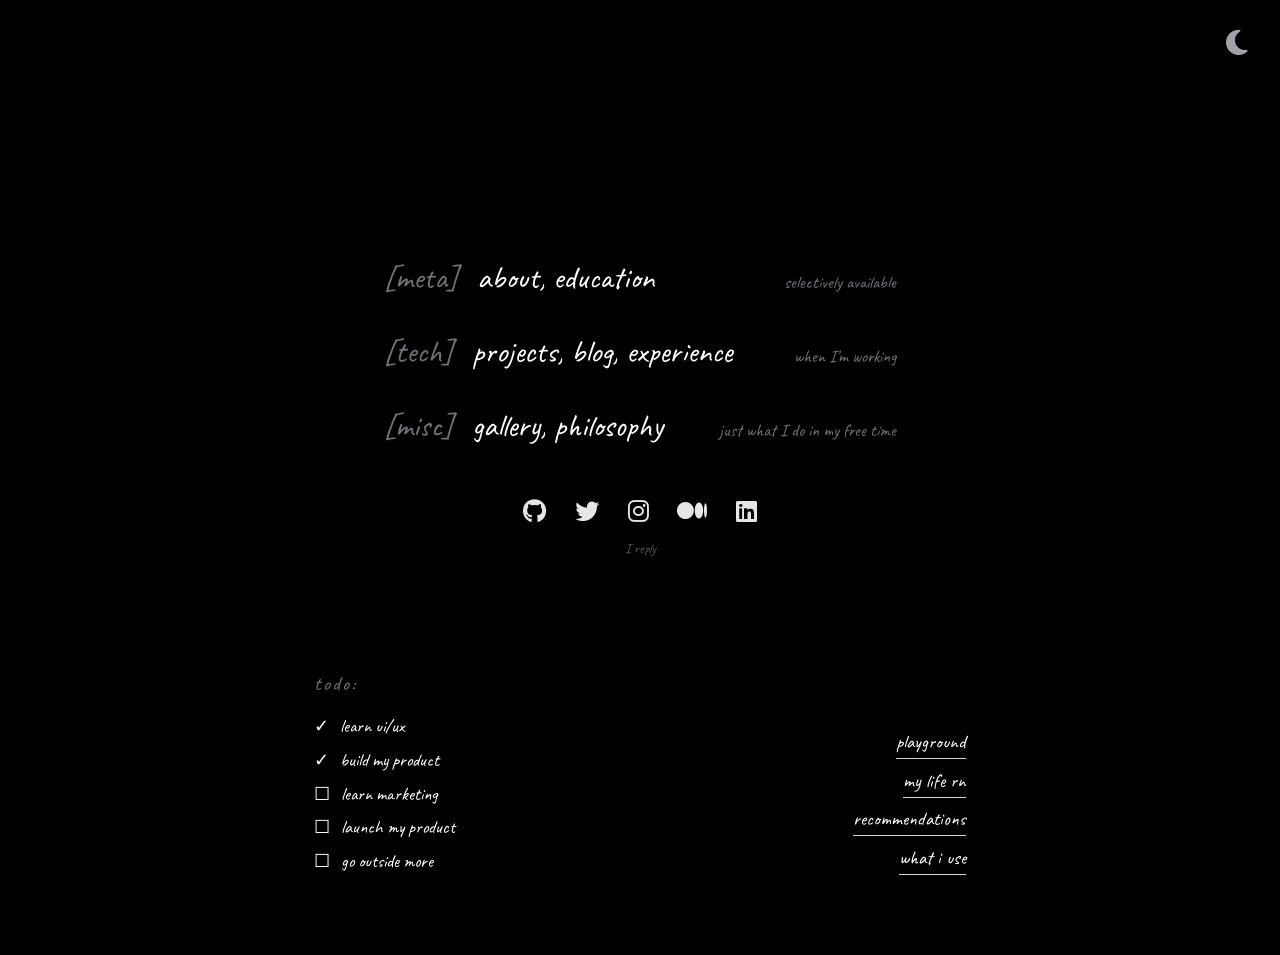
==== commit 7817dbda: "remove unwanted quotes data" ====
--- a/index.html
+++ b/index.html
@@ -97,7 +97,6 @@
 
     </div>
 
-    <script src="assets/data/quotes.js"></script>
     <script src="assets/js/script.js"></script>
 
 </body>
--- a/assets/css/style.css
+++ b/assets/css/style.css
@@ -89,7 +89,7 @@
     color: #a1a1aa;
 
     opacity: 1;
-    transition: opacity 0.5s ease;
+    transition: opacity 0.3s ease;
 }
 
 .quote.fade {
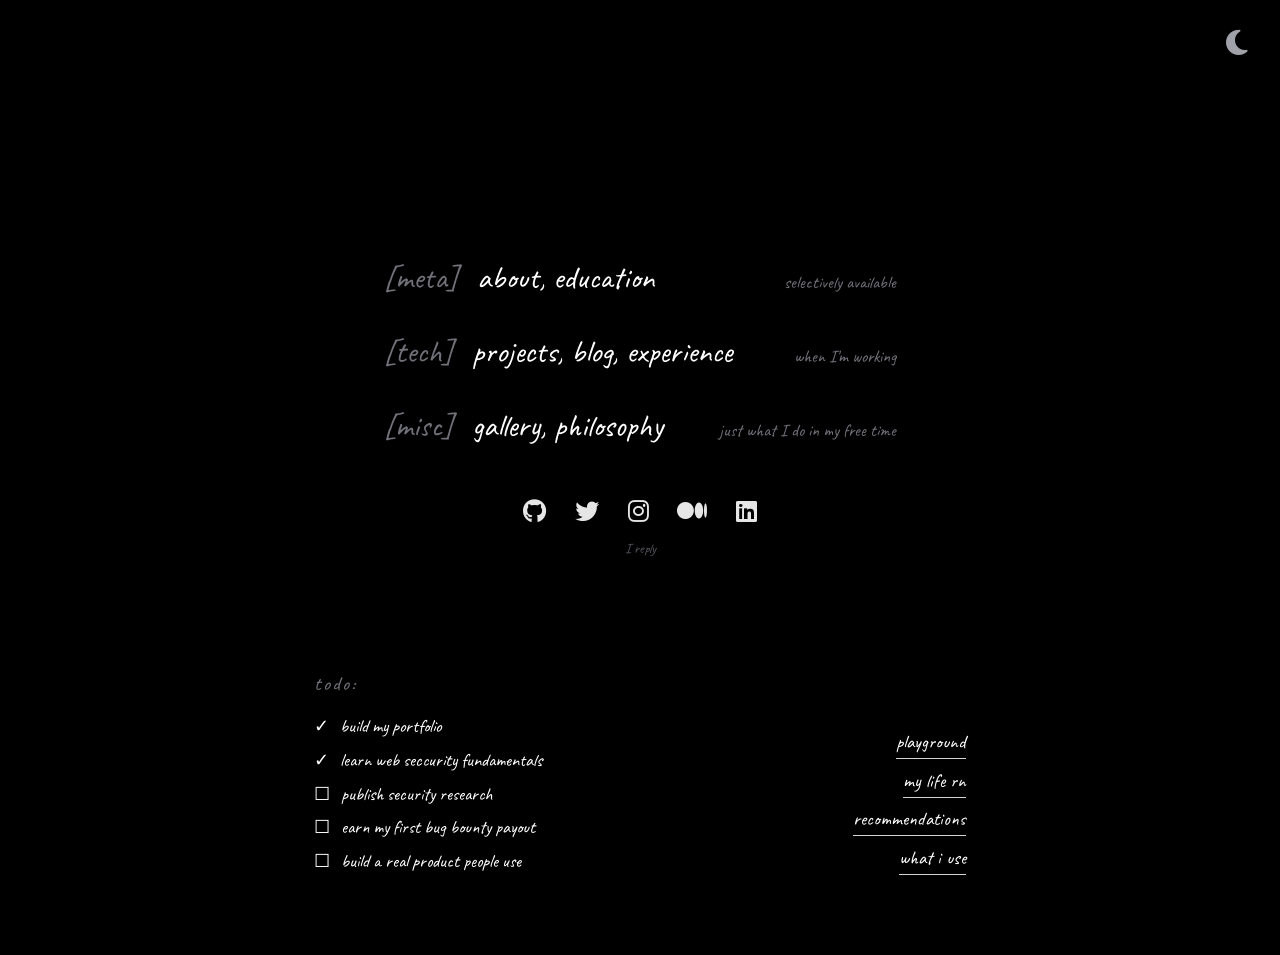
==== commit b622ca17: "fixed a lot of things probably" ====
--- a/index.html
+++ b/index.html
@@ -6,13 +6,11 @@
     <meta name="viewport" content="width=device-width, initial-scale=1.0">
     <link rel="preconnect" href="https://fonts.googleapis.com">
     <link rel="preconnect" href="https://fonts.gstatic.com" crossorigin>
-    <title>Portfolio</title>
-    <link rel="stylesheet" href="https://cdnjs.cloudflare.com/ajax/libs/font-awesome/6.6.0/css/all.min.css">
+    <title>Vijay Pratap Singh</title>
     <link rel="stylesheet" href="assets/css/style.css">
 </head>
 
 <body>
-
     <div class="top-bar">
         <div class="quote"></div>
         <div class="theme-icon"><i class="fas fa-moon"></i></div>
@@ -52,7 +50,7 @@
                     <span class="group-tag">[misc]</span>
                     <span class="group-links">
                         <a href="gallery/" class="hover-link" data-hover="moments & visuals">gallery</a>,
-                        <a href="philosophy/" class="hover-link" data-hover="things i believe">philosophy</a>
+                        <a href="philosophy/" class="hover-link" data-hover="my perspective">philosophy</a>
                     </span>
                 </div>
                 <div class="group-note">just what I do in my free time</div>
@@ -79,11 +77,11 @@
             <div class="section-title">todo:</div>
 
             <div class="todo-list">
-                <div class="todo-item"><span>✓</span><span>learn ui/ux</span></div>
-                <div class="todo-item"><span>✓</span><span>build my product</span></div>
-                <div class="todo-item"><span>☐</span><span>learn marketing</span></div>
-                <div class="todo-item"><span>☐</span><span>launch my product</span></div>
-                <div class="todo-item"><span>☐</span><span>go outside more</span></div>
+                <div class="todo-item"><span>✓</span><span>build my portfolio</span></div>
+                <div class="todo-item"><span>✓</span><span>learn web seccurity fundamentals</span></div>
+                <div class="todo-item"><span>☐</span><span>publish security research</span></div>
+                <div class="todo-item"><span>☐</span><span>earn my first bug bounty payout</span></div>
+                <div class="todo-item"><span>☐</span><span>build a real product people use</span></div>
             </div>
 
         </div>
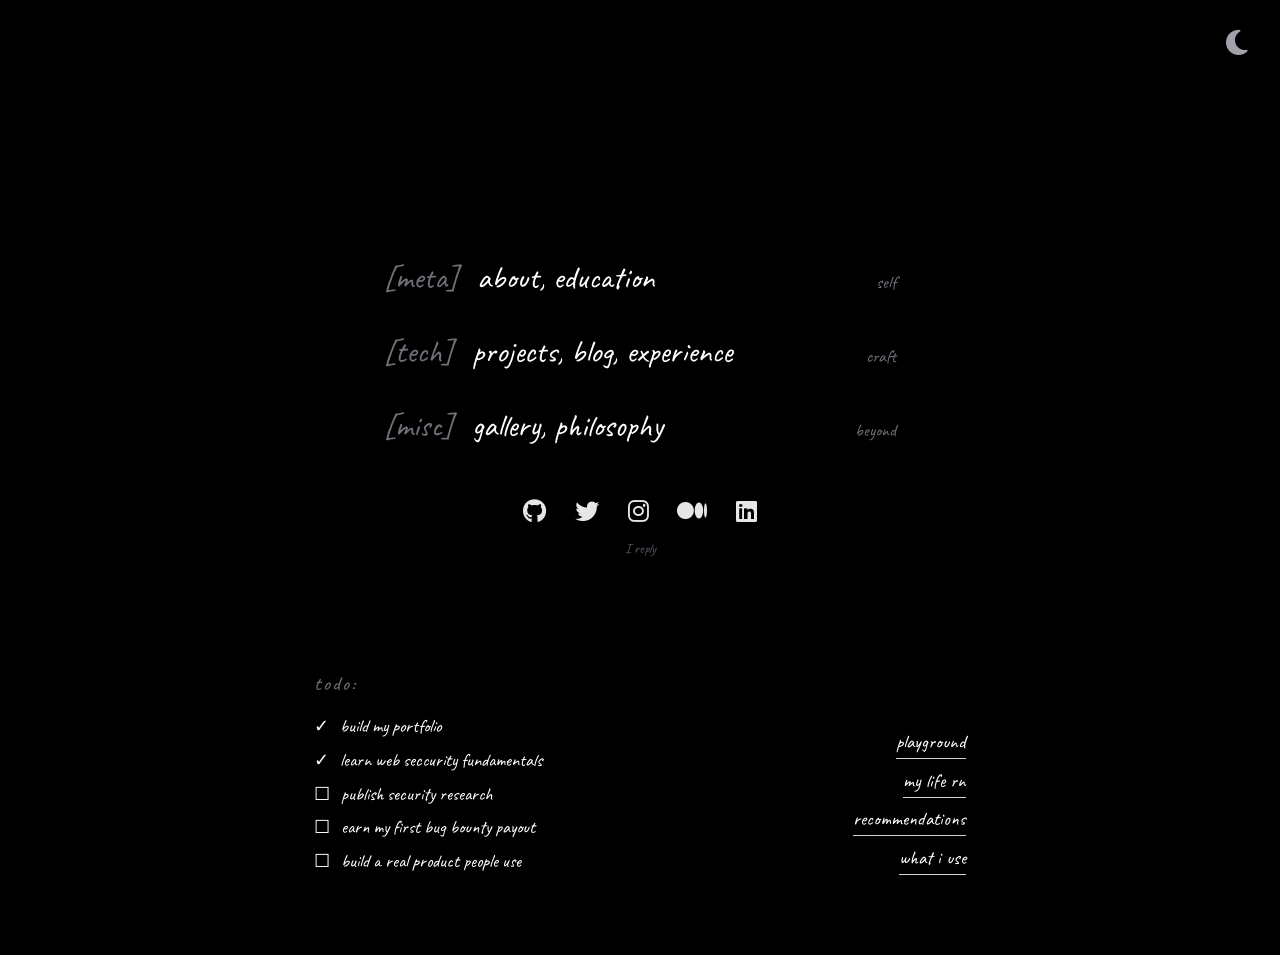
==== commit 3c9cad7a: "haha looks good" ====
--- a/index.html
+++ b/index.html
@@ -30,7 +30,7 @@
                         <a href="education/" class="hover-link" data-hover="what all do i know">education</a>
                     </span>
                 </div>
-                <div class="group-note">selectively available</div>
+                <div class="group-note">self</div>
             </div>
 
             <div class="group-row">
@@ -42,7 +42,7 @@
                         <a href="experience/" class="hover-link" data-hover="places i've worked">experience</a>
                     </span>
                 </div>
-                <div class="group-note">when I'm working</div>
+                <div class="group-note">craft</div>
             </div>
 
             <div class="group-row">
@@ -53,7 +53,7 @@
                         <a href="philosophy/" class="hover-link" data-hover="my perspective">philosophy</a>
                     </span>
                 </div>
-                <div class="group-note">just what I do in my free time</div>
+                <div class="group-note">beyond</div>
             </div>
 
         </div>
